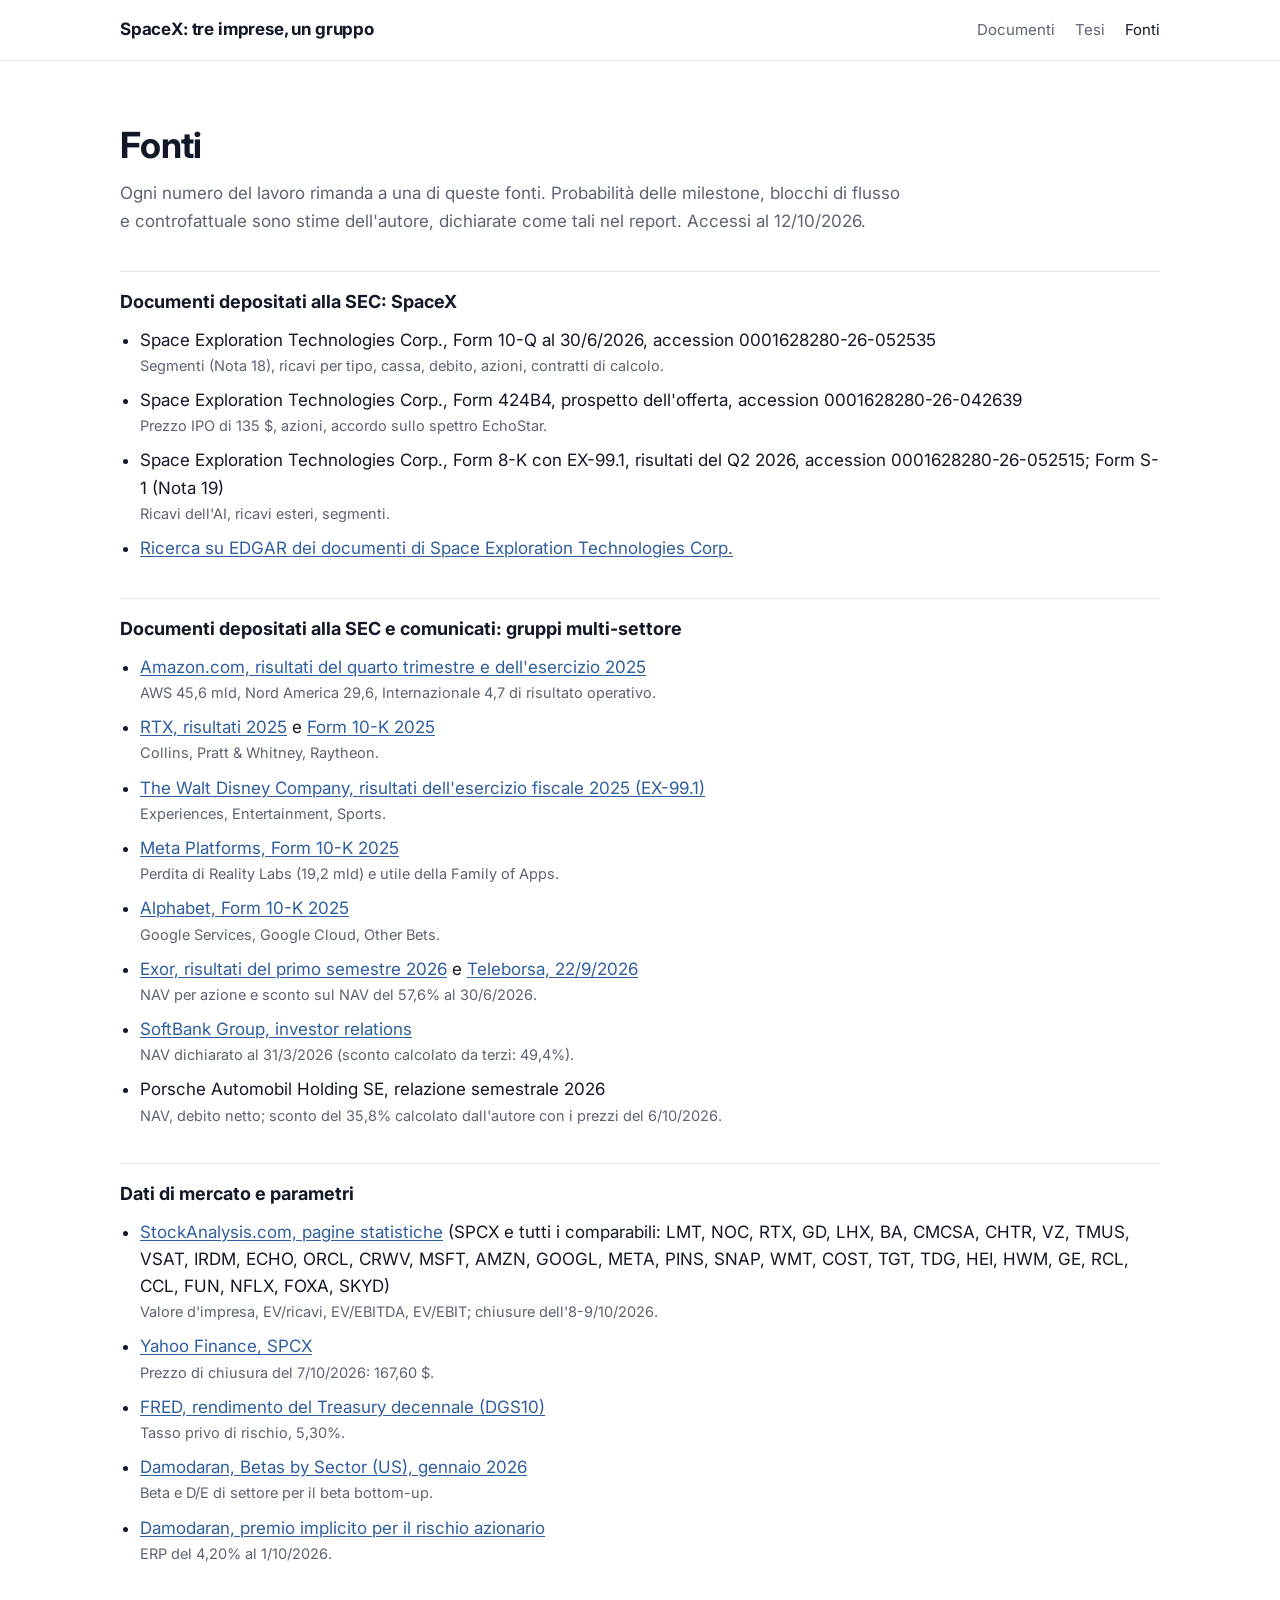
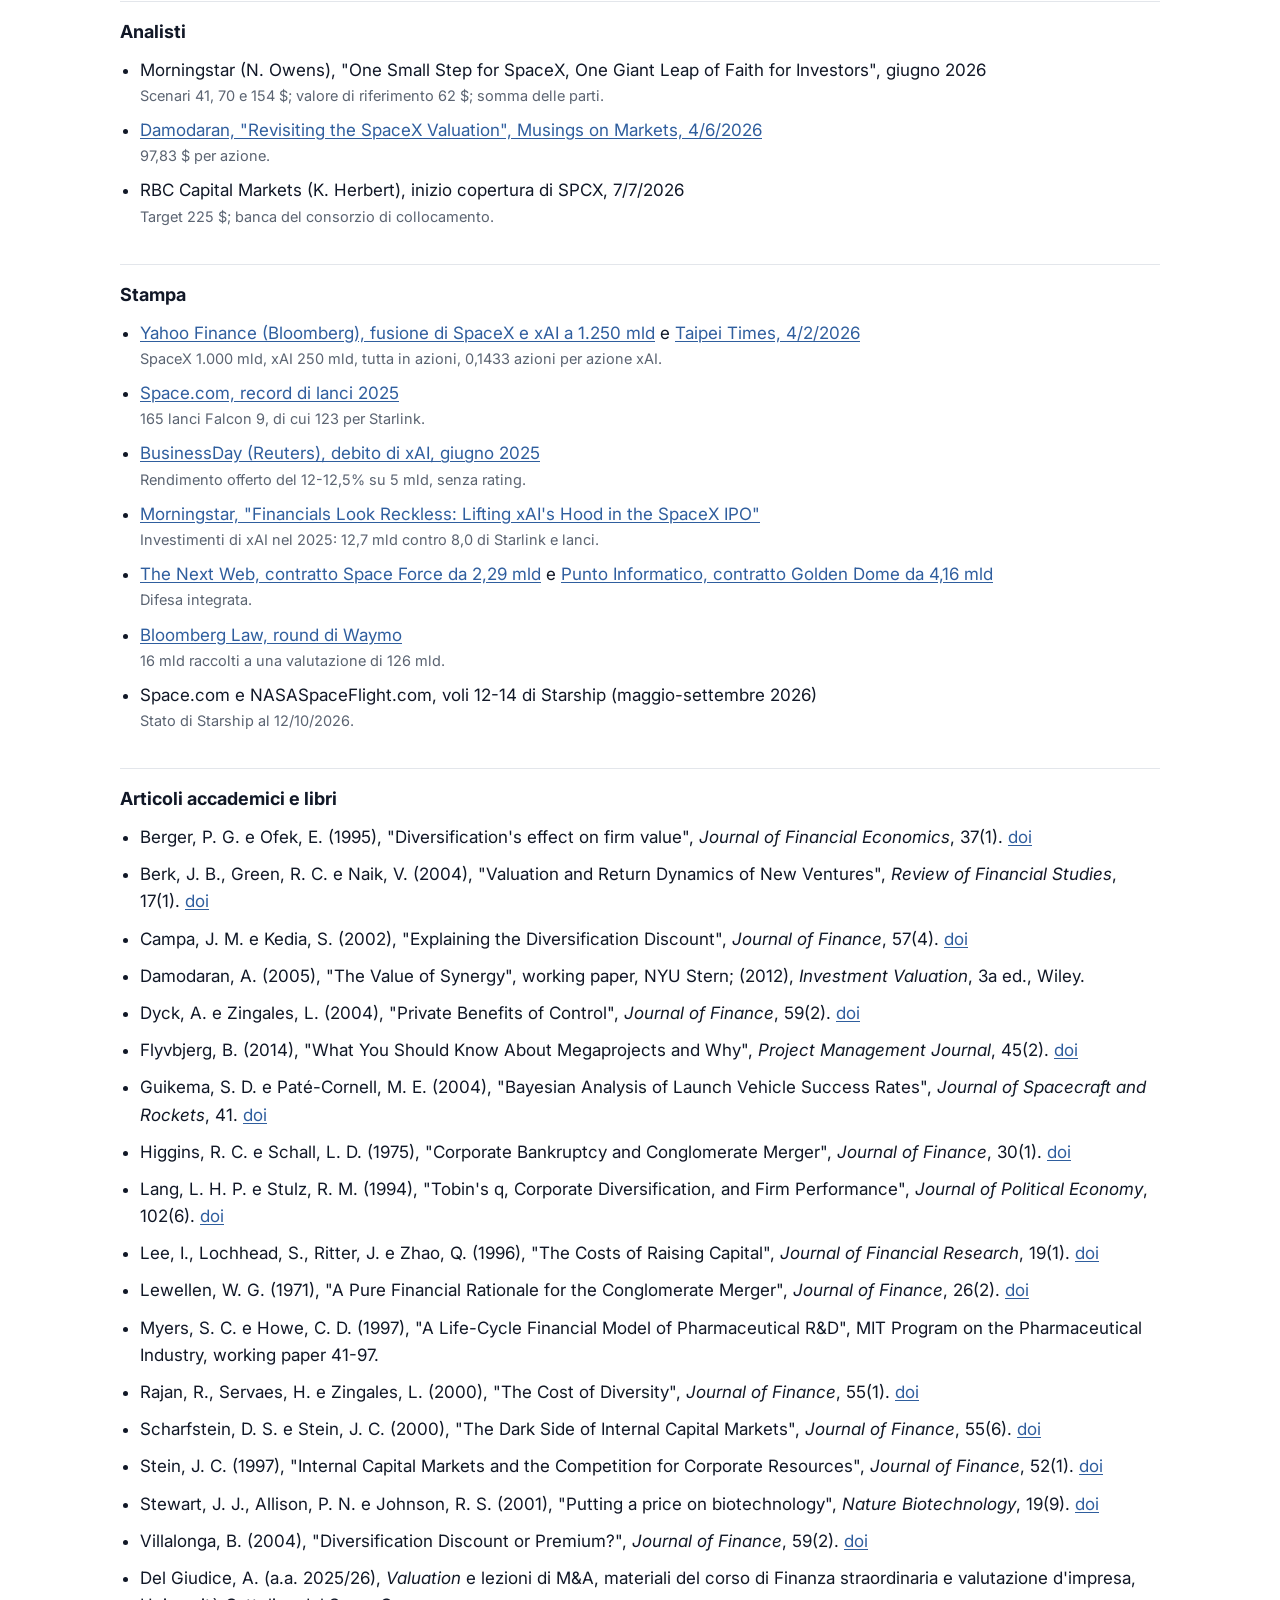
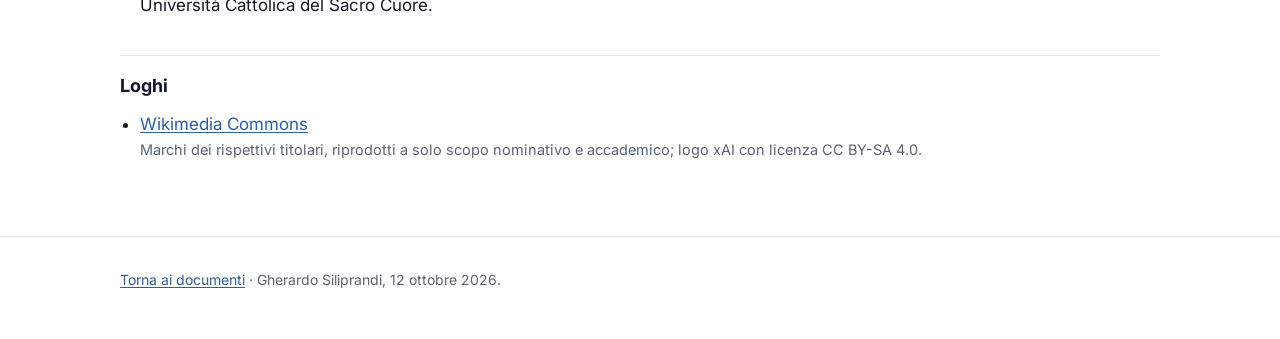
==== fonti.html @ 33f114cf "Sito del lavoro: report, presentazione, modello Excel e fonti Co-Authored-By: Claude Opus 5.5 <norep" ====
<!doctype html>
<html lang="it">
<head>
<meta charset="utf-8">
<meta name="viewport" content="width=device-width, initial-scale=1">
<title>Fonti: SpaceX, tre imprese, un gruppo</title>
<meta name="description" content="Tutte le fonti della valutazione di SpaceX: documenti SEC, dati di mercato, articoli accademici, analisti e stampa.">
<link rel="preconnect" href="https://fonts.googleapis.com">
<link rel="preconnect" href="https://fonts.gstatic.com" crossorigin>
<link href="https://fonts.googleapis.com/css2?family=Inter:wght@400;600;700&display=swap" rel="stylesheet">
<link rel="stylesheet" href="style.css">
</head>
<body>
<header class="top"><div class="wrap">
  <a class="brand" href="./">SpaceX: tre imprese, un gruppo</a>
  <nav><a href="./#documenti">Documenti</a><a href="./#tesi">Tesi</a><a href="fonti.html" aria-current="page">Fonti</a></nav>
</div></header>

<section class="block src"><div class="wrap">
  <h2>Fonti</h2>
  <p class="sub">Ogni numero del lavoro rimanda a una di queste fonti. Probabilità delle milestone, blocchi di flusso e controfattuale sono stime dell'autore, dichiarate come tali nel report. Accessi al 12/10/2026.</p>

  <h3>Documenti depositati alla SEC: SpaceX</h3>
  <ul>
    <li>Space Exploration Technologies Corp., Form 10-Q al 30/6/2026, accession 0001628280-26-052535 <span class="why">Segmenti (Nota 18), ricavi per tipo, cassa, debito, azioni, contratti di calcolo.</span></li>
    <li>Space Exploration Technologies Corp., Form 424B4, prospetto dell'offerta, accession 0001628280-26-042639 <span class="why">Prezzo IPO di 135 $, azioni, accordo sullo spettro EchoStar.</span></li>
    <li>Space Exploration Technologies Corp., Form 8-K con EX-99.1, risultati del Q2 2026, accession 0001628280-26-052515; Form S-1 (Nota 19) <span class="why">Ricavi dell'AI, ricavi esteri, segmenti.</span></li>
    <li><a href="https://www.sec.gov/edgar/search/#/q=%22Space%20Exploration%20Technologies%22">Ricerca su EDGAR dei documenti di Space Exploration Technologies Corp.</a></li>
  </ul>

  <h3>Documenti depositati alla SEC e comunicati: gruppi multi-settore</h3>
  <ul>
    <li><a href="https://www.businesswire.com/news/home/20260204777163/en/Amazon.com-Announces-Fourth-Quarter-Results">Amazon.com, risultati del quarto trimestre e dell'esercizio 2025</a> <span class="why">AWS 45,6 mld, Nord America 29,6, Internazionale 4,7 di risultato operativo.</span></li>
    <li><a href="https://www.rtx.com/news/news-center/2026/01/27/rtx-reports-2025-results-and-announces-2026-outlook">RTX, risultati 2025</a> e <a href="https://www.sec.gov/Archives/edgar/data/101829/000010182926000006/rtx-20251231.htm">Form 10-K 2025</a> <span class="why">Collins, Pratt & Whitney, Raytheon.</span></li>
    <li><a href="https://www.sec.gov/Archives/edgar/data/1744489/000174448925000154/fy2025_q4xprxex991.htm">The Walt Disney Company, risultati dell'esercizio fiscale 2025 (EX-99.1)</a> <span class="why">Experiences, Entertainment, Sports.</span></li>
    <li><a href="https://www.sec.gov/Archives/edgar/data/1326801/000162828026003942/meta-20251231.htm">Meta Platforms, Form 10-K 2025</a> <span class="why">Perdita di Reality Labs (19,2 mld) e utile della Family of Apps.</span></li>
    <li><a href="https://www.sec.gov/Archives/edgar/data/1652044/000165204426000018/goog-20251231.htm">Alphabet, Form 10-K 2025</a> <span class="why">Google Services, Google Cloud, Other Bets.</span></li>
    <li><a href="https://quartr.com/events/exor-n-v-exo-h1-2026_oq3oAM3a">Exor, risultati del primo semestre 2026</a> e <a href="https://www.teleborsa.it/DettaglioNews/169_2026-09-22_TLB/Exor-Nav-per-azione-39-nel-primo-semestre-e-nuovo-buyback-da-500-milioni-di-euro.html">Teleborsa, 22/9/2026</a> <span class="why">NAV per azione e sconto sul NAV del 57,6% al 30/6/2026.</span></li>
    <li><a href="https://group.softbank/en/ir">SoftBank Group, investor relations</a> <span class="why">NAV dichiarato al 31/3/2026 (sconto calcolato da terzi: 49,4%).</span></li>
    <li>Porsche Automobil Holding SE, relazione semestrale 2026 <span class="why">NAV, debito netto; sconto del 35,8% calcolato dall'autore con i prezzi del 6/10/2026.</span></li>
  </ul>

  <h3>Dati di mercato e parametri</h3>
  <ul>
    <li><a href="https://stockanalysis.com/stocks/spcx/statistics/">StockAnalysis.com, pagine statistiche</a> (SPCX e tutti i comparabili: LMT, NOC, RTX, GD, LHX, BA, CMCSA, CHTR, VZ, TMUS, VSAT, IRDM, ECHO, ORCL, CRWV, MSFT, AMZN, GOOGL, META, PINS, SNAP, WMT, COST, TGT, TDG, HEI, HWM, GE, RCL, CCL, FUN, NFLX, FOXA, SKYD) <span class="why">Valore d'impresa, EV/ricavi, EV/EBITDA, EV/EBIT; chiusure dell'8-9/10/2026.</span></li>
    <li><a href="https://finance.yahoo.com/quote/SPCX/">Yahoo Finance, SPCX</a> <span class="why">Prezzo di chiusura del 7/10/2026: 167,60 $.</span></li>
    <li><a href="https://fred.stlouisfed.org/series/DGS10">FRED, rendimento del Treasury decennale (DGS10)</a> <span class="why">Tasso privo di rischio, 5,30%.</span></li>
    <li><a href="https://pages.stern.nyu.edu/~adamodar/New_Home_Page/datafile/Betas.html">Damodaran, Betas by Sector (US), gennaio 2026</a> <span class="why">Beta e D/E di settore per il beta bottom-up.</span></li>
    <li><a href="https://pages.stern.nyu.edu/~adamodar/New_Home_Page/datafile/implpr.html">Damodaran, premio implicito per il rischio azionario</a> <span class="why">ERP del 4,20% al 1/10/2026.</span></li>
  </ul>

  <h3>Analisti</h3>
  <ul>
    <li>Morningstar (N. Owens), "One Small Step for SpaceX, One Giant Leap of Faith for Investors", giugno 2026 <span class="why">Scenari 41, 70 e 154 $; valore di riferimento 62 $; somma delle parti.</span></li>
    <li><a href="https://aswathdamodaran.blogspot.com/">Damodaran, "Revisiting the SpaceX Valuation", Musings on Markets, 4/6/2026</a> <span class="why">97,83 $ per azione.</span></li>
    <li>RBC Capital Markets (K. Herbert), inizio copertura di SPCX, 7/7/2026 <span class="why">Target 225 $; banca del consorzio di collocamento.</span></li>
  </ul>

  <h3>Stampa</h3>
  <ul>
    <li><a href="https://finance.yahoo.com/news/elon-musk-merges-spacex-artificial-233427458.html">Yahoo Finance (Bloomberg), fusione di SpaceX e xAI a 1.250 mld</a> e <a href="https://www.taipeitimes.com/News/biz/archives/2026/02/04/2003851720">Taipei Times, 4/2/2026</a> <span class="why">SpaceX 1.000 mld, xAI 250 mld, tutta in azioni, 0,1433 azioni per azione xAI.</span></li>
    <li><a href="https://space.com/space-exploration/private-spaceflight/spacex-shatters-its-rocket-launch-record-yet-again-167-orbital-flights-in-2025">Space.com, record di lanci 2025</a> <span class="why">165 lanci Falcon 9, di cui 123 per Starlink.</span></li>
    <li><a href="https://www.businessday.co.za/bd/world/2025-06-22-musks-xai-ups-yield-on-bonds-extends-deadline-after-lukewarm-demand/">BusinessDay (Reuters), debito di xAI, giugno 2025</a> <span class="why">Rendimento offerto del 12-12,5% su 5 mld, senza rating.</span></li>
    <li><a href="https://global.morningstar.com/en-gb/stocks/financials-look-reckless-lifting-xais-hood-spacex-ipo">Morningstar, "Financials Look Reckless: Lifting xAI's Hood in the SpaceX IPO"</a> <span class="why">Investimenti di xAI nel 2025: 12,7 mld contro 8,0 di Starlink e lanci.</span></li>
    <li><a href="https://thenextweb.com/news/space-force-spacex-229bn-data-network-contract">The Next Web, contratto Space Force da 2,29 mld</a> e <a href="https://www.punto-informatico.it/golden-dome-contratto-oltre-4-miliardi-spacex/">Punto Informatico, contratto Golden Dome da 4,16 mld</a> <span class="why">Difesa integrata.</span></li>
    <li><a href="https://news.bloomberglaw.com/private-equity/waymo-raises-16-billion-from-alphabet-others-to-expand-service">Bloomberg Law, round di Waymo</a> <span class="why">16 mld raccolti a una valutazione di 126 mld.</span></li>
    <li>Space.com e NASASpaceFlight.com, voli 12-14 di Starship (maggio-settembre 2026) <span class="why">Stato di Starship al 12/10/2026.</span></li>
  </ul>

  <h3>Articoli accademici e libri</h3>
  <ul>
    <li>Berger, P. G. e Ofek, E. (1995), "Diversification's effect on firm value", <i>Journal of Financial Economics</i>, 37(1). <a href="https://doi.org/10.1016/0304-405X(94)00798-6">doi</a></li>
    <li>Berk, J. B., Green, R. C. e Naik, V. (2004), "Valuation and Return Dynamics of New Ventures", <i>Review of Financial Studies</i>, 17(1). <a href="https://doi.org/10.1093/rfs/hhg021">doi</a></li>
    <li>Campa, J. M. e Kedia, S. (2002), "Explaining the Diversification Discount", <i>Journal of Finance</i>, 57(4). <a href="https://doi.org/10.1111/1540-6261.00476">doi</a></li>
    <li>Damodaran, A. (2005), "The Value of Synergy", working paper, NYU Stern; (2012), <i>Investment Valuation</i>, 3a ed., Wiley.</li>
    <li>Dyck, A. e Zingales, L. (2004), "Private Benefits of Control", <i>Journal of Finance</i>, 59(2). <a href="https://doi.org/10.1111/j.1540-6261.2004.00642.x">doi</a></li>
    <li>Flyvbjerg, B. (2014), "What You Should Know About Megaprojects and Why", <i>Project Management Journal</i>, 45(2). <a href="https://doi.org/10.1002/pmj.21409">doi</a></li>
    <li>Guikema, S. D. e Paté-Cornell, M. E. (2004), "Bayesian Analysis of Launch Vehicle Success Rates", <i>Journal of Spacecraft and Rockets</i>, 41. <a href="https://doi.org/10.2514/1.9268">doi</a></li>
    <li>Higgins, R. C. e Schall, L. D. (1975), "Corporate Bankruptcy and Conglomerate Merger", <i>Journal of Finance</i>, 30(1). <a href="https://doi.org/10.1111/j.1540-6261.1975.tb03163.x">doi</a></li>
    <li>Lang, L. H. P. e Stulz, R. M. (1994), "Tobin's q, Corporate Diversification, and Firm Performance", <i>Journal of Political Economy</i>, 102(6). <a href="https://doi.org/10.1086/261970">doi</a></li>
    <li>Lee, I., Lochhead, S., Ritter, J. e Zhao, Q. (1996), "The Costs of Raising Capital", <i>Journal of Financial Research</i>, 19(1). <a href="https://doi.org/10.1111/j.1475-6803.1996.tb00584.x">doi</a></li>
    <li>Lewellen, W. G. (1971), "A Pure Financial Rationale for the Conglomerate Merger", <i>Journal of Finance</i>, 26(2). <a href="https://doi.org/10.1111/j.1540-6261.1971.tb00912.x">doi</a></li>
    <li>Myers, S. C. e Howe, C. D. (1997), "A Life-Cycle Financial Model of Pharmaceutical R&amp;D", MIT Program on the Pharmaceutical Industry, working paper 41-97.</li>
    <li>Rajan, R., Servaes, H. e Zingales, L. (2000), "The Cost of Diversity", <i>Journal of Finance</i>, 55(1). <a href="https://doi.org/10.1111/0022-1082.00200">doi</a></li>
    <li>Scharfstein, D. S. e Stein, J. C. (2000), "The Dark Side of Internal Capital Markets", <i>Journal of Finance</i>, 55(6). <a href="https://doi.org/10.1111/0022-1082.00299">doi</a></li>
    <li>Stein, J. C. (1997), "Internal Capital Markets and the Competition for Corporate Resources", <i>Journal of Finance</i>, 52(1). <a href="https://doi.org/10.1111/j.1540-6261.1997.tb03810.x">doi</a></li>
    <li>Stewart, J. J., Allison, P. N. e Johnson, R. S. (2001), "Putting a price on biotechnology", <i>Nature Biotechnology</i>, 19(9). <a href="https://doi.org/10.1038/nbt0901-813">doi</a></li>
    <li>Villalonga, B. (2004), "Diversification Discount or Premium?", <i>Journal of Finance</i>, 59(2). <a href="https://doi.org/10.1111/j.1540-6261.2004.00640.x">doi</a></li>
    <li>Del Giudice, A. (a.a. 2025/26), <i>Valuation</i> e lezioni di M&amp;A, materiali del corso di Finanza straordinaria e valutazione d'impresa, Università Cattolica del Sacro Cuore.</li>
  </ul>

  <h3>Loghi</h3>
  <ul><li><a href="https://commons.wikimedia.org/">Wikimedia Commons</a> <span class="why">Marchi dei rispettivi titolari, riprodotti a solo scopo nominativo e accademico; logo xAI con licenza CC BY-SA 4.0.</span></li></ul>
</div></section>

<footer><div class="wrap"><a href="./">Torna ai documenti</a> · Gherardo Siliprandi, 12 ottobre 2026.</div></footer>
</body>
</html>
---- style.css ----
:root {
  --ink: #111827; --muted: #5B6472; --hair: #E3E6EB; --bg: #FFFFFF; --soft: #F5F6F8;
  --navy: #0B1F3A; --blue: #2F5E9E; --amber: #C77C02; --red: #B4443A; --green: #2F7D5B;
  --maxw: 1080px;
}
* { box-sizing: border-box; }
html { -webkit-text-size-adjust: 100%; }
body { margin: 0; background: var(--bg); color: var(--ink); font: 17px/1.6 "Inter", system-ui, -apple-system, "Segoe UI", sans-serif; }
a { color: var(--blue); text-underline-offset: 2px; }
img { max-width: 100%; height: auto; display: block; }
.wrap { max-width: var(--maxw); margin: 0 auto; padding: 0 20px; }

header.top { border-bottom: 1px solid var(--hair); }
header.top .wrap { display: flex; justify-content: space-between; align-items: center; height: 60px; gap: 16px; }
.brand { font-weight: 700; letter-spacing: -0.01em; color: var(--ink); text-decoration: none; }
nav a { color: var(--muted); text-decoration: none; margin-left: 20px; font-size: 15px; }
nav a:hover, nav a[aria-current] { color: var(--ink); }

.hero { background: var(--navy); color: #fff; padding: 72px 0 64px; }
.kicker { font-size: 13px; letter-spacing: 0.14em; text-transform: uppercase; color: #9DB3CF; margin: 0 0 18px; }
.hero h1 { font-size: clamp(36px, 6vw, 64px); line-height: 1.04; letter-spacing: -0.03em; margin: 0 0 18px; max-width: 14em; }
.hero p.lead { font-size: clamp(18px, 2.2vw, 22px); color: #C9D5E6; max-width: 40em; margin: 0; }
.stats { display: grid; grid-template-columns: repeat(4, 1fr); gap: 24px; margin-top: 48px; }
.stat b { display: block; font-size: clamp(30px, 4.4vw, 46px); letter-spacing: -0.03em; line-height: 1.05; }
.stat span { font-size: 14px; color: #9DB3CF; }
.stat.amber b { color: #FFB340; } .stat.sky b { color: #64B5FF; } .stat.grey b { color: #9CA3AF; }

section.block { padding: 64px 0; border-bottom: 1px solid var(--hair); }
section.block h2 { font-size: clamp(26px, 3.4vw, 36px); letter-spacing: -0.02em; line-height: 1.15; margin: 0 0 14px; }
section.block .sub { color: var(--muted); max-width: 46em; margin: 0 0 32px; }

.docs { display: grid; grid-template-columns: repeat(2, 1fr); gap: 16px; }
.doc { border: 1px solid var(--hair); border-radius: 10px; padding: 22px; display: flex; flex-direction: column; gap: 8px; background: #fff; }
.doc h3 { margin: 0; font-size: 20px; letter-spacing: -0.01em; }
.doc p { margin: 0; color: var(--muted); font-size: 15px; flex: 1; }
.doc .links { display: flex; gap: 10px; flex-wrap: wrap; margin-top: 8px; }
.btn { display: inline-block; padding: 9px 14px; border-radius: 8px; background: var(--navy); color: #fff; text-decoration: none; font-size: 14px; font-weight: 600; }
.btn.ghost { background: transparent; color: var(--navy); border: 1px solid var(--navy); }

.thesis { display: grid; grid-template-columns: repeat(3, 1fr); gap: 28px; }
.thesis h3 { font-size: 19px; margin: 0 0 6px; letter-spacing: -0.01em; }
.thesis p { margin: 0; color: var(--muted); font-size: 15.5px; }
.thesis .n { font-size: 13px; color: var(--amber); font-weight: 700; letter-spacing: 0.08em; }

figure { margin: 0 0 40px; }
figure .t { font-weight: 700; margin: 0 0 4px; }
figure .m { color: var(--muted); font-size: 15px; margin: 0 0 14px; }
figure img { border: 1px solid var(--hair); border-radius: 8px; }
figure figcaption { font-size: 13px; color: var(--muted); margin-top: 8px; }

.qr { display: flex; gap: 24px; align-items: center; background: var(--soft); border-radius: 12px; padding: 22px; }
.qr img { width: 130px; height: 130px; flex: none; }

/* fonti */
.src h2 { margin-top: 0; }
.src h3 { font-size: 18px; margin: 36px 0 10px; padding-top: 16px; border-top: 1px solid var(--hair); }
.src ul { padding-left: 20px; margin: 0; }
.src li { margin: 0 0 10px; }
.src li .why { display: block; color: var(--muted); font-size: 14.5px; }

footer { padding: 32px 0 48px; color: var(--muted); font-size: 14px; }

@media (max-width: 760px) {
  body { font-size: 16px; }
  .wrap { padding: 0 16px; }
  .stats { grid-template-columns: repeat(2, 1fr); }
  .docs, .thesis { grid-template-columns: 1fr; }
  nav a { margin-left: 14px; }
  .qr { flex-direction: column; align-items: flex-start; }
  section.block { padding: 44px 0; }
  .hero { padding: 52px 0 44px; }
}
@media (max-width: 760px) {
  header.top .wrap { flex-wrap: wrap; height: auto; padding-top: 12px; padding-bottom: 12px; row-gap: 6px; }
  nav a:first-child { margin-left: 0; }
  .hero h1, .hero p, .qr a { overflow-wrap: anywhere; }
}
.stats > *, .docs > *, .thesis > *, .qr > div, header.top .wrap > * { min-width: 0; }
.qr a, .src li { overflow-wrap: anywhere; }
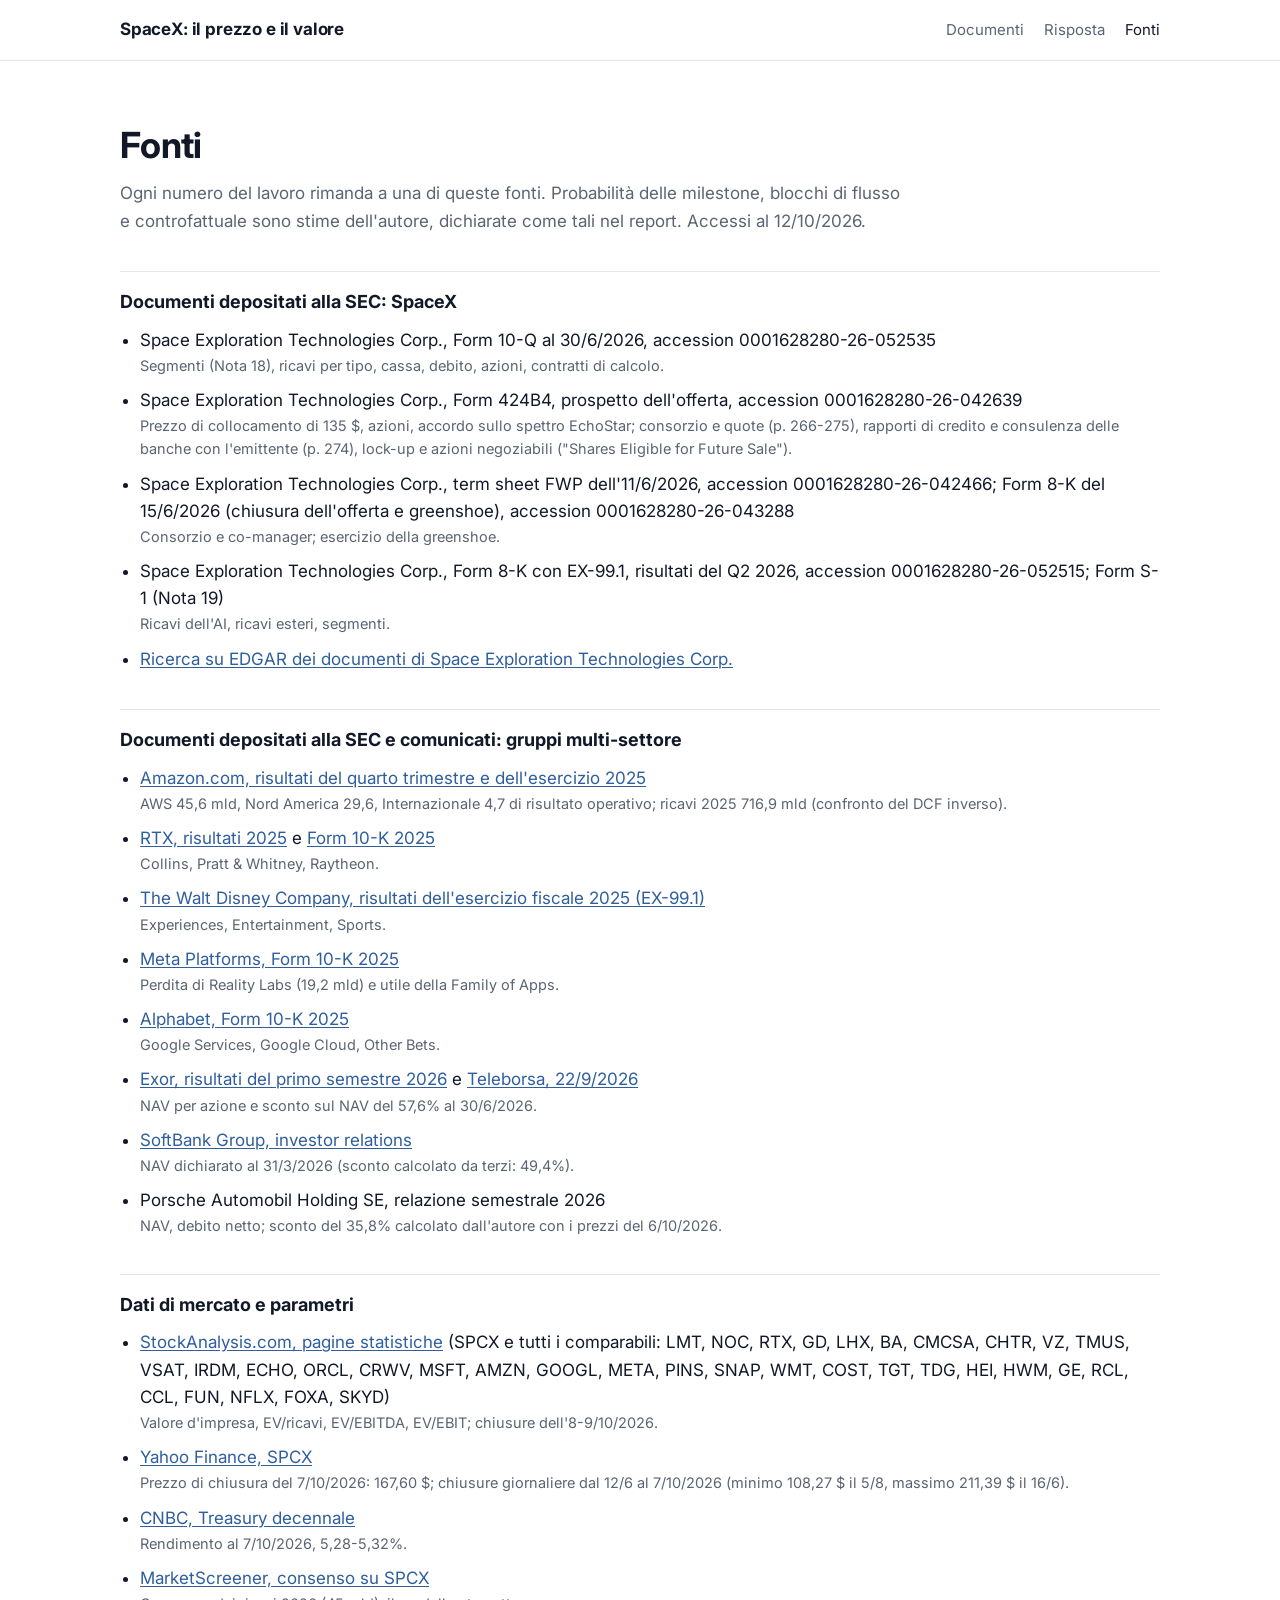
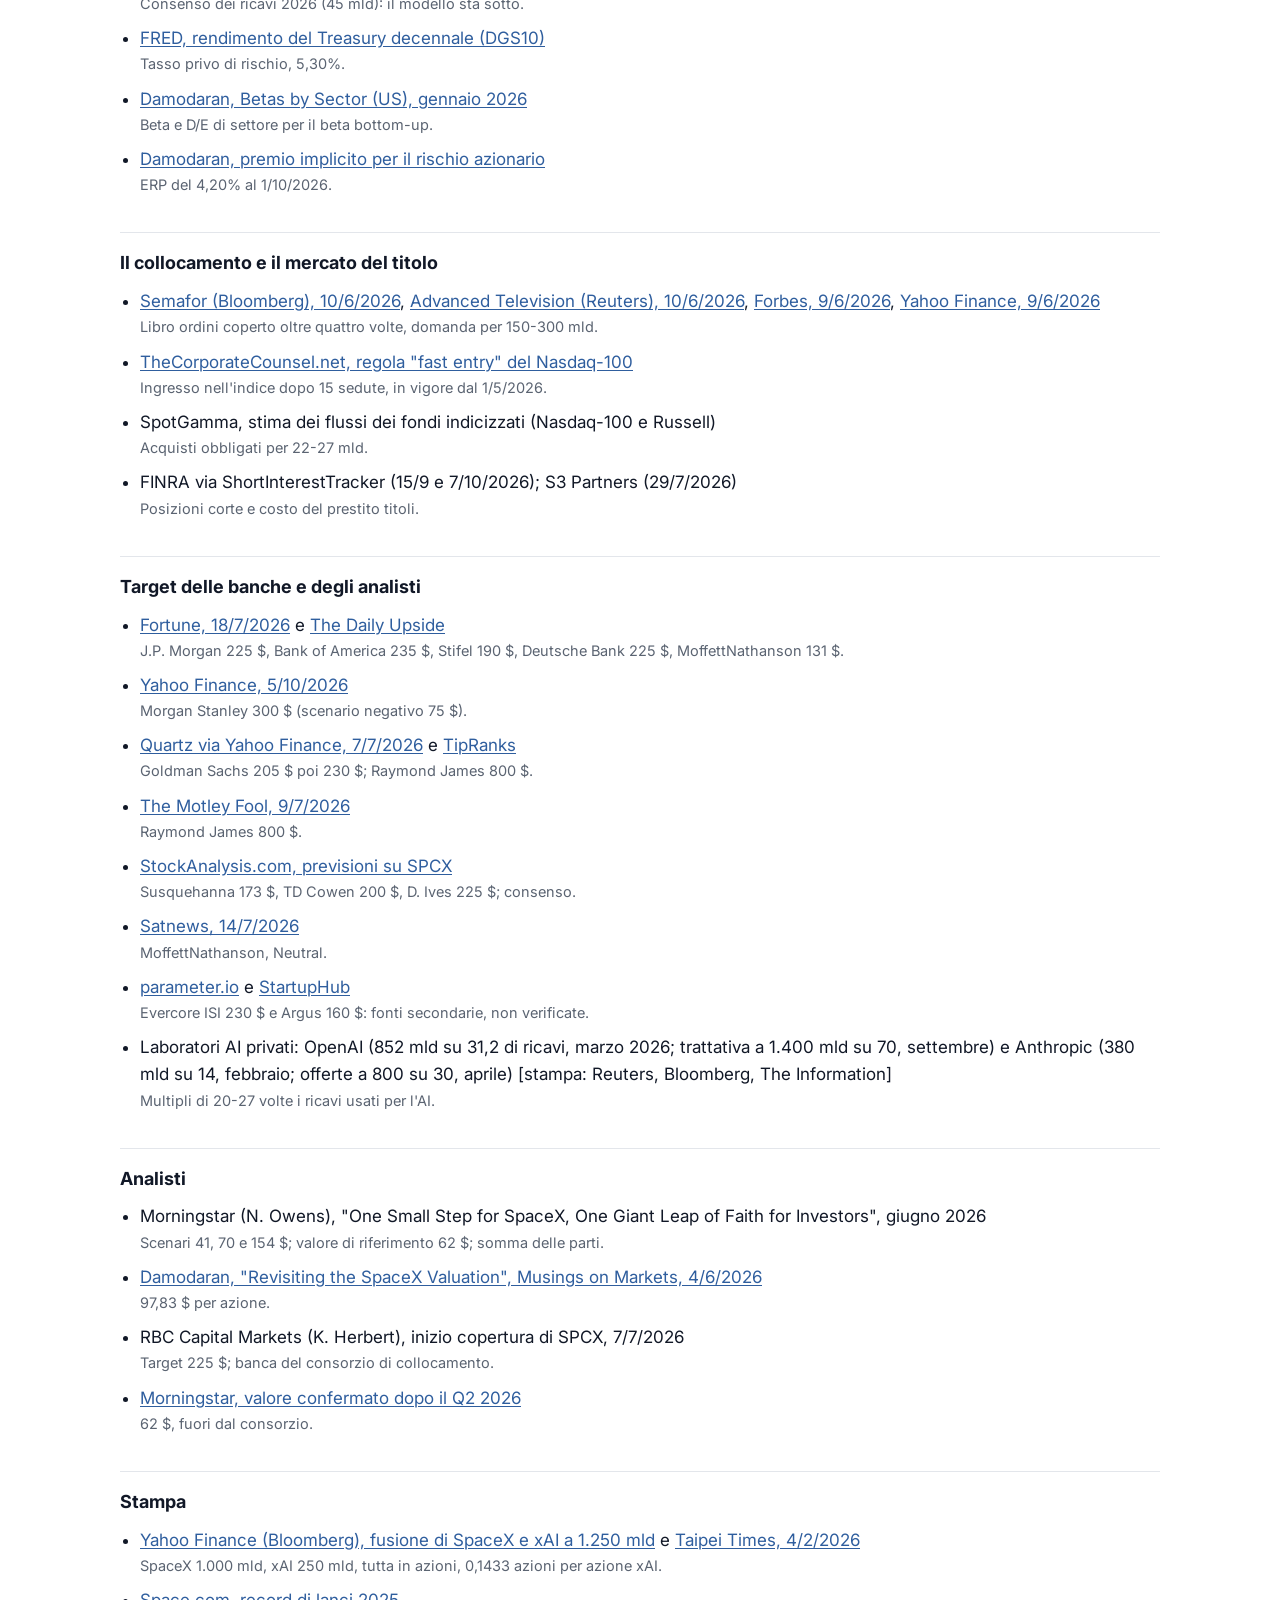
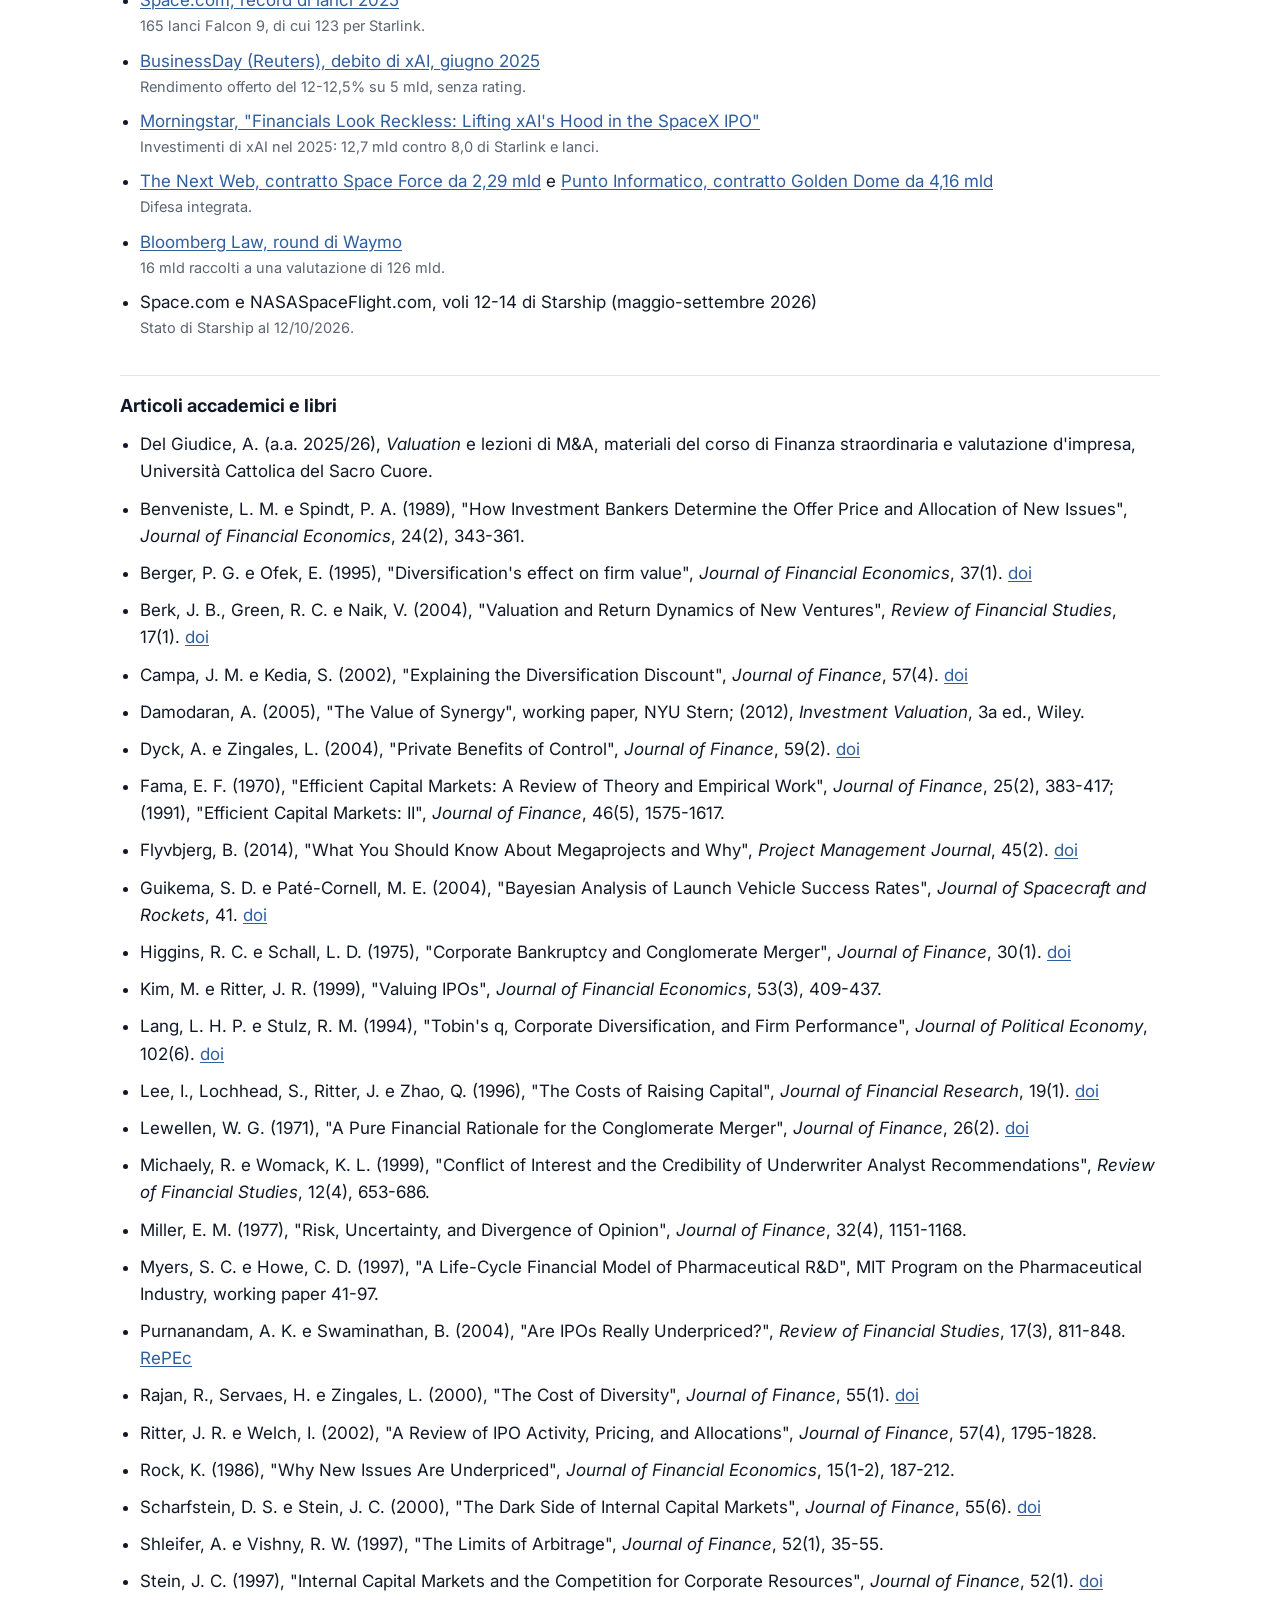
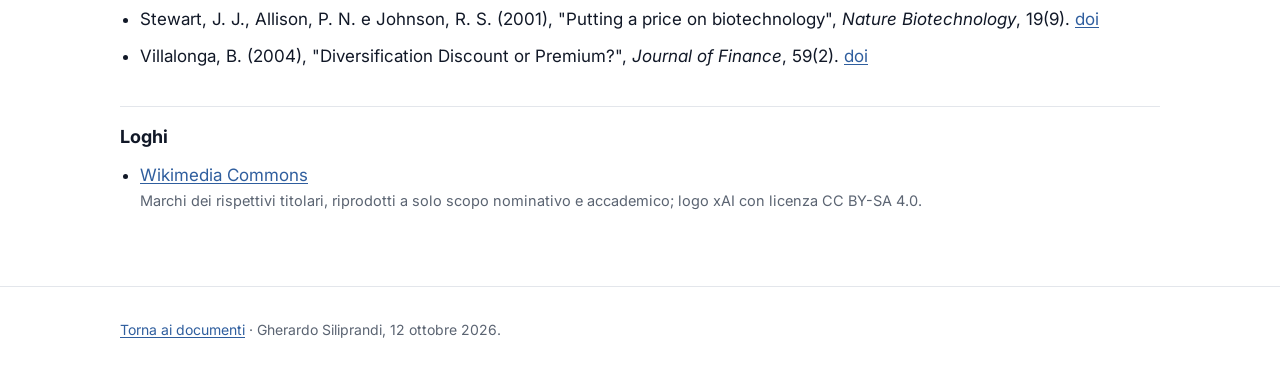
==== commit 62a280b9: "Versione finale: SpaceX, il prezzo e il valore Sito riscritto attorno alla domanda del corso (il pre" ====
--- a/fonti.html
+++ b/fonti.html
@@ -3,7 +3,7 @@
 <head>
 <meta charset="utf-8">
 <meta name="viewport" content="width=device-width, initial-scale=1">
-<title>Fonti: SpaceX, tre imprese, un gruppo</title>
+<title>Fonti: SpaceX, il prezzo e il valore</title>
 <meta name="description" content="Tutte le fonti della valutazione di SpaceX: documenti SEC, dati di mercato, articoli accademici, analisti e stampa.">
 <link rel="preconnect" href="https://fonts.googleapis.com">
 <link rel="preconnect" href="https://fonts.gstatic.com" crossorigin>
@@ -12,8 +12,8 @@
 </head>
 <body>
 <header class="top"><div class="wrap">
-  <a class="brand" href="./">SpaceX: tre imprese, un gruppo</a>
-  <nav><a href="./#documenti">Documenti</a><a href="./#tesi">Tesi</a><a href="fonti.html" aria-current="page">Fonti</a></nav>
+  <a class="brand" href="./">SpaceX: il prezzo e il valore</a>
+  <nav><a href="./#documenti">Documenti</a><a href="./#risposta">Risposta</a><a href="fonti.html" aria-current="page">Fonti</a></nav>
 </div></header>
 
 <section class="block src"><div class="wrap">
@@ -23,14 +23,15 @@
   <h3>Documenti depositati alla SEC: SpaceX</h3>
   <ul>
     <li>Space Exploration Technologies Corp., Form 10-Q al 30/6/2026, accession 0001628280-26-052535 <span class="why">Segmenti (Nota 18), ricavi per tipo, cassa, debito, azioni, contratti di calcolo.</span></li>
-    <li>Space Exploration Technologies Corp., Form 424B4, prospetto dell'offerta, accession 0001628280-26-042639 <span class="why">Prezzo IPO di 135 $, azioni, accordo sullo spettro EchoStar.</span></li>
+    <li>Space Exploration Technologies Corp., Form 424B4, prospetto dell'offerta, accession 0001628280-26-042639 <span class="why">Prezzo di collocamento di 135 $, azioni, accordo sullo spettro EchoStar; consorzio e quote (p. 266-275), rapporti di credito e consulenza delle banche con l'emittente (p. 274), lock-up e azioni negoziabili ("Shares Eligible for Future Sale").</span></li>
+    <li>Space Exploration Technologies Corp., term sheet FWP dell'11/6/2026, accession 0001628280-26-042466; Form 8-K del 15/6/2026 (chiusura dell'offerta e greenshoe), accession 0001628280-26-043288 <span class="why">Consorzio e co-manager; esercizio della greenshoe.</span></li>
     <li>Space Exploration Technologies Corp., Form 8-K con EX-99.1, risultati del Q2 2026, accession 0001628280-26-052515; Form S-1 (Nota 19) <span class="why">Ricavi dell'AI, ricavi esteri, segmenti.</span></li>
     <li><a href="https://www.sec.gov/edgar/search/#/q=%22Space%20Exploration%20Technologies%22">Ricerca su EDGAR dei documenti di Space Exploration Technologies Corp.</a></li>
   </ul>
 
   <h3>Documenti depositati alla SEC e comunicati: gruppi multi-settore</h3>
   <ul>
-    <li><a href="https://www.businesswire.com/news/home/20260204777163/en/Amazon.com-Announces-Fourth-Quarter-Results">Amazon.com, risultati del quarto trimestre e dell'esercizio 2025</a> <span class="why">AWS 45,6 mld, Nord America 29,6, Internazionale 4,7 di risultato operativo.</span></li>
+    <li><a href="https://www.businesswire.com/news/home/20260204777163/en/Amazon.com-Announces-Fourth-Quarter-Results">Amazon.com, risultati del quarto trimestre e dell'esercizio 2025</a> <span class="why">AWS 45,6 mld, Nord America 29,6, Internazionale 4,7 di risultato operativo; ricavi 2025 716,9 mld (confronto del DCF inverso).</span></li>
     <li><a href="https://www.rtx.com/news/news-center/2026/01/27/rtx-reports-2025-results-and-announces-2026-outlook">RTX, risultati 2025</a> e <a href="https://www.sec.gov/Archives/edgar/data/101829/000010182926000006/rtx-20251231.htm">Form 10-K 2025</a> <span class="why">Collins, Pratt & Whitney, Raytheon.</span></li>
     <li><a href="https://www.sec.gov/Archives/edgar/data/1744489/000174448925000154/fy2025_q4xprxex991.htm">The Walt Disney Company, risultati dell'esercizio fiscale 2025 (EX-99.1)</a> <span class="why">Experiences, Entertainment, Sports.</span></li>
     <li><a href="https://www.sec.gov/Archives/edgar/data/1326801/000162828026003942/meta-20251231.htm">Meta Platforms, Form 10-K 2025</a> <span class="why">Perdita di Reality Labs (19,2 mld) e utile della Family of Apps.</span></li>
@@ -43,17 +44,38 @@
   <h3>Dati di mercato e parametri</h3>
   <ul>
     <li><a href="https://stockanalysis.com/stocks/spcx/statistics/">StockAnalysis.com, pagine statistiche</a> (SPCX e tutti i comparabili: LMT, NOC, RTX, GD, LHX, BA, CMCSA, CHTR, VZ, TMUS, VSAT, IRDM, ECHO, ORCL, CRWV, MSFT, AMZN, GOOGL, META, PINS, SNAP, WMT, COST, TGT, TDG, HEI, HWM, GE, RCL, CCL, FUN, NFLX, FOXA, SKYD) <span class="why">Valore d'impresa, EV/ricavi, EV/EBITDA, EV/EBIT; chiusure dell'8-9/10/2026.</span></li>
-    <li><a href="https://finance.yahoo.com/quote/SPCX/">Yahoo Finance, SPCX</a> <span class="why">Prezzo di chiusura del 7/10/2026: 167,60 $.</span></li>
+    <li><a href="https://finance.yahoo.com/quote/SPCX/">Yahoo Finance, SPCX</a> <span class="why">Prezzo di chiusura del 7/10/2026: 167,60 $; chiusure giornaliere dal 12/6 al 7/10/2026 (minimo 108,27 $ il 5/8, massimo 211,39 $ il 16/6).</span></li>
+    <li><a href="https://www.cnbc.com/quotes/US10Y">CNBC, Treasury decennale</a> <span class="why">Rendimento al 7/10/2026, 5,28-5,32%.</span></li>
+    <li><a href="https://www.marketscreener.com/quote/stock/SPACEX-SPACE-EXPLORATION--210999096/finances/">MarketScreener, consenso su SPCX</a> <span class="why">Consenso dei ricavi 2026 (45 mld): il modello sta sotto.</span></li>
     <li><a href="https://fred.stlouisfed.org/series/DGS10">FRED, rendimento del Treasury decennale (DGS10)</a> <span class="why">Tasso privo di rischio, 5,30%.</span></li>
     <li><a href="https://pages.stern.nyu.edu/~adamodar/New_Home_Page/datafile/Betas.html">Damodaran, Betas by Sector (US), gennaio 2026</a> <span class="why">Beta e D/E di settore per il beta bottom-up.</span></li>
     <li><a href="https://pages.stern.nyu.edu/~adamodar/New_Home_Page/datafile/implpr.html">Damodaran, premio implicito per il rischio azionario</a> <span class="why">ERP del 4,20% al 1/10/2026.</span></li>
   </ul>
 
+  <h3>Il collocamento e il mercato del titolo</h3>
+  <ul>
+    <li><a href="https://www.semafor.com/article/06/10/2026/spacex-ipo-is-oversubscribed">Semafor (Bloomberg), 10/6/2026</a>, <a href="https://www.advanced-television.com/2026/06/10/spacex-ipo-oversubscribed-3-3x/">Advanced Television (Reuters), 10/6/2026</a>, <a href="https://www.forbes.com/sites/antoniopequenoiv/2026/06/09/investor-demand-for-spacex-ipo-tops-250-billion-report-says/">Forbes, 9/6/2026</a>, <a href="https://finance.yahoo.com/markets/stocks/articles/spacex-ipo-oversubscribed-order-books-123545689.html">Yahoo Finance, 9/6/2026</a> <span class="why">Libro ordini coperto oltre quattro volte, domanda per 150-300 mld.</span></li>
+    <li><a href="https://www.thecorporatecounsel.net/blog/2026/02/ipo-almost-immediate-index-inclusion-nasdaq-100-proposes-fast-entry.html">TheCorporateCounsel.net, regola "fast entry" del Nasdaq-100</a> <span class="why">Ingresso nell'indice dopo 15 sedute, in vigore dal 1/5/2026.</span></li>
+    <li>SpotGamma, stima dei flussi dei fondi indicizzati (Nasdaq-100 e Russell) <span class="why">Acquisti obbligati per 22-27 mld.</span></li>
+    <li>FINRA via ShortInterestTracker (15/9 e 7/10/2026); S3 Partners (29/7/2026) <span class="why">Posizioni corte e costo del prestito titoli.</span></li>
+  </ul>
+  <h3>Target delle banche e degli analisti</h3>
+  <ul>
+    <li><a href="https://fortune.com/2026/07/18/wall-street-analysts-spacex-outlook-stock-predictions/">Fortune, 18/7/2026</a> e <a href="https://www.thedailyupside.com/industries/industrials/bullishness-reigns-in-wall-streets-spacex-coverage/">The Daily Upside</a> <span class="why">J.P. Morgan 225 $, Bank of America 235 $, Stifel 190 $, Deutsche Bank 225 $, MoffettNathanson 131 $.</span></li>
+    <li><a href="https://finance.yahoo.com/markets/stocks/articles/morgan-stanley-reiterates-300-spacex-121605293.html">Yahoo Finance, 5/10/2026</a> <span class="why">Morgan Stanley 300 $ (scenario negativo 75 $).</span></li>
+    <li><a href="https://finance.yahoo.com/markets/stocks/articles/goldman-sachs-morgan-stanley-split-143310108.html">Quartz via Yahoo Finance, 7/7/2026</a> e <a href="https://www.tipranks.com/news/spacex-stock-price-target-raised-by-goldman-sachs-heres-why">TipRanks</a> <span class="why">Goldman Sachs 205 $ poi 230 $; Raymond James 800 $.</span></li>
+    <li><a href="https://www.fool.com/investing/2026/07/09/one-wall-street-analyst-sees-more-than-400-upside/">The Motley Fool, 9/7/2026</a> <span class="why">Raymond James 800 $.</span></li>
+    <li><a href="https://stockanalysis.com/stocks/spcx/forecast/">StockAnalysis.com, previsioni su SPCX</a> <span class="why">Susquehanna 173 $, TD Cowen 200 $, D. Ives 225 $; consenso.</span></li>
+    <li><a href="https://satnews.com/2026/07/14/moffettnathanson-initiates-cautious-neutral-coverage-on-post-ipo-spacex-valuations/">Satnews, 14/7/2026</a> <span class="why">MoffettNathanson, Neutral.</span></li>
+    <li><a href="https://parameter.io/spacex-spcx-stock-receives-bullish-outperform-rating-from-evercore-with-230-price-target/">parameter.io</a> e <a href="https://www.startuphub.ai/ai-news/ipo-watch/2026/spacex-spcx-q2-earnings-surge-2026-08-09">StartupHub</a> <span class="why">Evercore ISI 230 $ e Argus 160 $: fonti secondarie, non verificate.</span></li>
+    <li>Laboratori AI privati: OpenAI (852 mld su 31,2 di ricavi, marzo 2026; trattativa a 1.400 mld su 70, settembre) e Anthropic (380 mld su 14, febbraio; offerte a 800 su 30, aprile) [stampa: Reuters, Bloomberg, The Information] <span class="why">Multipli di 20-27 volte i ricavi usati per l'AI.</span></li>
+  </ul>
   <h3>Analisti</h3>
   <ul>
     <li>Morningstar (N. Owens), "One Small Step for SpaceX, One Giant Leap of Faith for Investors", giugno 2026 <span class="why">Scenari 41, 70 e 154 $; valore di riferimento 62 $; somma delle parti.</span></li>
     <li><a href="https://aswathdamodaran.blogspot.com/">Damodaran, "Revisiting the SpaceX Valuation", Musings on Markets, 4/6/2026</a> <span class="why">97,83 $ per azione.</span></li>
     <li>RBC Capital Markets (K. Herbert), inizio copertura di SPCX, 7/7/2026 <span class="why">Target 225 $; banca del consorzio di collocamento.</span></li>
+    <li><a href="https://www.morningstar.com.au/stocks/spacex-earnings-stock-significantly-overvalued-massive-ai-investments-outweigh-hefty-neocloud-rent-clone">Morningstar, valore confermato dopo il Q2 2026</a> <span class="why">62 $, fuori dal consorzio.</span></li>
   </ul>
 
   <h3>Stampa</h3>
@@ -69,24 +91,33 @@
 
   <h3>Articoli accademici e libri</h3>
   <ul>
+    <li>Del Giudice, A. (a.a. 2025/26), <i>Valuation</i> e lezioni di M&amp;A, materiali del corso di Finanza straordinaria e valutazione d'impresa, Università Cattolica del Sacro Cuore.</li>
+    <li>Benveniste, L. M. e Spindt, P. A. (1989), "How Investment Bankers Determine the Offer Price and Allocation of New Issues", <i>Journal of Financial Economics</i>, 24(2), 343-361.</li>
     <li>Berger, P. G. e Ofek, E. (1995), "Diversification's effect on firm value", <i>Journal of Financial Economics</i>, 37(1). <a href="https://doi.org/10.1016/0304-405X(94)00798-6">doi</a></li>
     <li>Berk, J. B., Green, R. C. e Naik, V. (2004), "Valuation and Return Dynamics of New Ventures", <i>Review of Financial Studies</i>, 17(1). <a href="https://doi.org/10.1093/rfs/hhg021">doi</a></li>
     <li>Campa, J. M. e Kedia, S. (2002), "Explaining the Diversification Discount", <i>Journal of Finance</i>, 57(4). <a href="https://doi.org/10.1111/1540-6261.00476">doi</a></li>
     <li>Damodaran, A. (2005), "The Value of Synergy", working paper, NYU Stern; (2012), <i>Investment Valuation</i>, 3a ed., Wiley.</li>
     <li>Dyck, A. e Zingales, L. (2004), "Private Benefits of Control", <i>Journal of Finance</i>, 59(2). <a href="https://doi.org/10.1111/j.1540-6261.2004.00642.x">doi</a></li>
+    <li>Fama, E. F. (1970), "Efficient Capital Markets: A Review of Theory and Empirical Work", <i>Journal of Finance</i>, 25(2), 383-417; (1991), "Efficient Capital Markets: II", <i>Journal of Finance</i>, 46(5), 1575-1617.</li>
     <li>Flyvbjerg, B. (2014), "What You Should Know About Megaprojects and Why", <i>Project Management Journal</i>, 45(2). <a href="https://doi.org/10.1002/pmj.21409">doi</a></li>
     <li>Guikema, S. D. e Paté-Cornell, M. E. (2004), "Bayesian Analysis of Launch Vehicle Success Rates", <i>Journal of Spacecraft and Rockets</i>, 41. <a href="https://doi.org/10.2514/1.9268">doi</a></li>
     <li>Higgins, R. C. e Schall, L. D. (1975), "Corporate Bankruptcy and Conglomerate Merger", <i>Journal of Finance</i>, 30(1). <a href="https://doi.org/10.1111/j.1540-6261.1975.tb03163.x">doi</a></li>
+    <li>Kim, M. e Ritter, J. R. (1999), "Valuing IPOs", <i>Journal of Financial Economics</i>, 53(3), 409-437.</li>
     <li>Lang, L. H. P. e Stulz, R. M. (1994), "Tobin's q, Corporate Diversification, and Firm Performance", <i>Journal of Political Economy</i>, 102(6). <a href="https://doi.org/10.1086/261970">doi</a></li>
     <li>Lee, I., Lochhead, S., Ritter, J. e Zhao, Q. (1996), "The Costs of Raising Capital", <i>Journal of Financial Research</i>, 19(1). <a href="https://doi.org/10.1111/j.1475-6803.1996.tb00584.x">doi</a></li>
     <li>Lewellen, W. G. (1971), "A Pure Financial Rationale for the Conglomerate Merger", <i>Journal of Finance</i>, 26(2). <a href="https://doi.org/10.1111/j.1540-6261.1971.tb00912.x">doi</a></li>
+    <li>Michaely, R. e Womack, K. L. (1999), "Conflict of Interest and the Credibility of Underwriter Analyst Recommendations", <i>Review of Financial Studies</i>, 12(4), 653-686.</li>
+    <li>Miller, E. M. (1977), "Risk, Uncertainty, and Divergence of Opinion", <i>Journal of Finance</i>, 32(4), 1151-1168.</li>
     <li>Myers, S. C. e Howe, C. D. (1997), "A Life-Cycle Financial Model of Pharmaceutical R&amp;D", MIT Program on the Pharmaceutical Industry, working paper 41-97.</li>
+    <li>Purnanandam, A. K. e Swaminathan, B. (2004), "Are IPOs Really Underpriced?", <i>Review of Financial Studies</i>, 17(3), 811-848. <a href="https://ideas.repec.org/a/oup/rfinst/v17y2004i3p811-848.html">RePEc</a></li>
     <li>Rajan, R., Servaes, H. e Zingales, L. (2000), "The Cost of Diversity", <i>Journal of Finance</i>, 55(1). <a href="https://doi.org/10.1111/0022-1082.00200">doi</a></li>
+    <li>Ritter, J. R. e Welch, I. (2002), "A Review of IPO Activity, Pricing, and Allocations", <i>Journal of Finance</i>, 57(4), 1795-1828.</li>
+    <li>Rock, K. (1986), "Why New Issues Are Underpriced", <i>Journal of Financial Economics</i>, 15(1-2), 187-212.</li>
     <li>Scharfstein, D. S. e Stein, J. C. (2000), "The Dark Side of Internal Capital Markets", <i>Journal of Finance</i>, 55(6). <a href="https://doi.org/10.1111/0022-1082.00299">doi</a></li>
+    <li>Shleifer, A. e Vishny, R. W. (1997), "The Limits of Arbitrage", <i>Journal of Finance</i>, 52(1), 35-55.</li>
     <li>Stein, J. C. (1997), "Internal Capital Markets and the Competition for Corporate Resources", <i>Journal of Finance</i>, 52(1). <a href="https://doi.org/10.1111/j.1540-6261.1997.tb03810.x">doi</a></li>
     <li>Stewart, J. J., Allison, P. N. e Johnson, R. S. (2001), "Putting a price on biotechnology", <i>Nature Biotechnology</i>, 19(9). <a href="https://doi.org/10.1038/nbt0901-813">doi</a></li>
     <li>Villalonga, B. (2004), "Diversification Discount or Premium?", <i>Journal of Finance</i>, 59(2). <a href="https://doi.org/10.1111/j.1540-6261.2004.00640.x">doi</a></li>
-    <li>Del Giudice, A. (a.a. 2025/26), <i>Valuation</i> e lezioni di M&amp;A, materiali del corso di Finanza straordinaria e valutazione d'impresa, Università Cattolica del Sacro Cuore.</li>
   </ul>
 
   <h3>Loghi</h3>
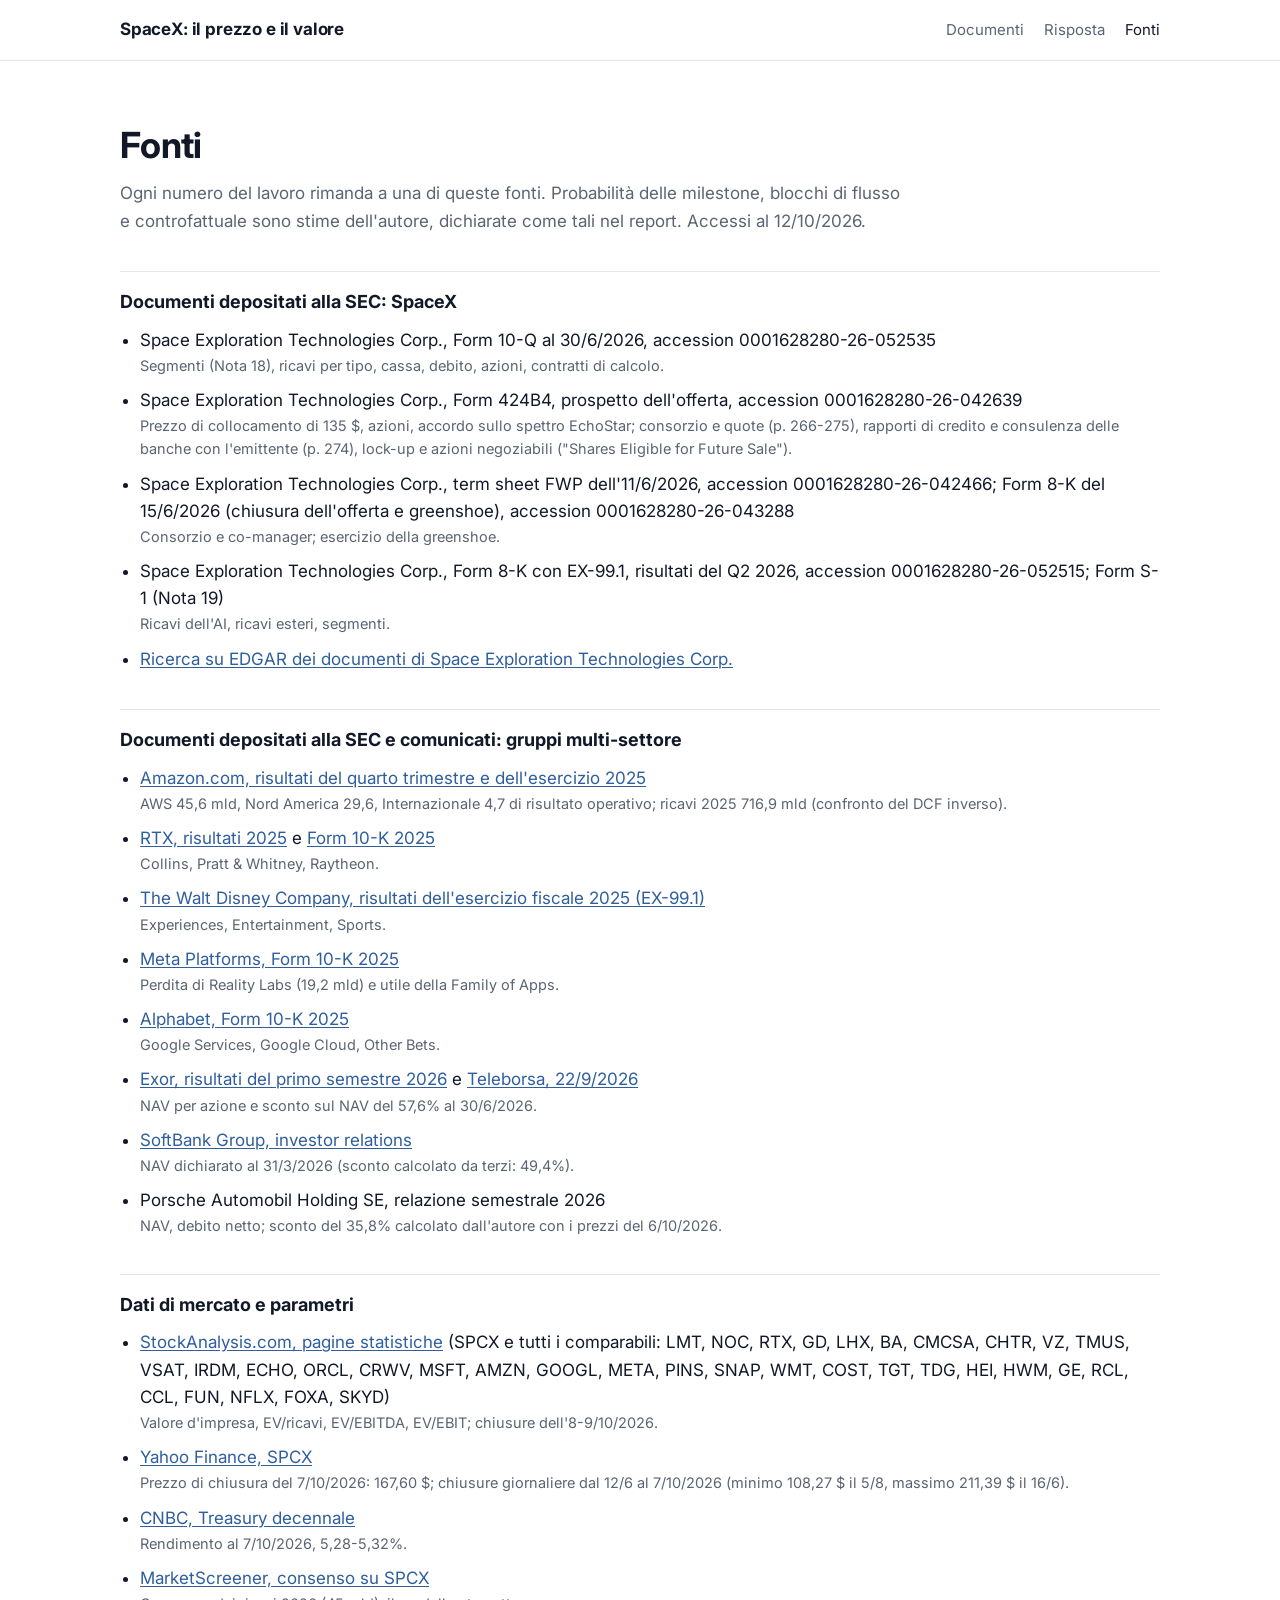
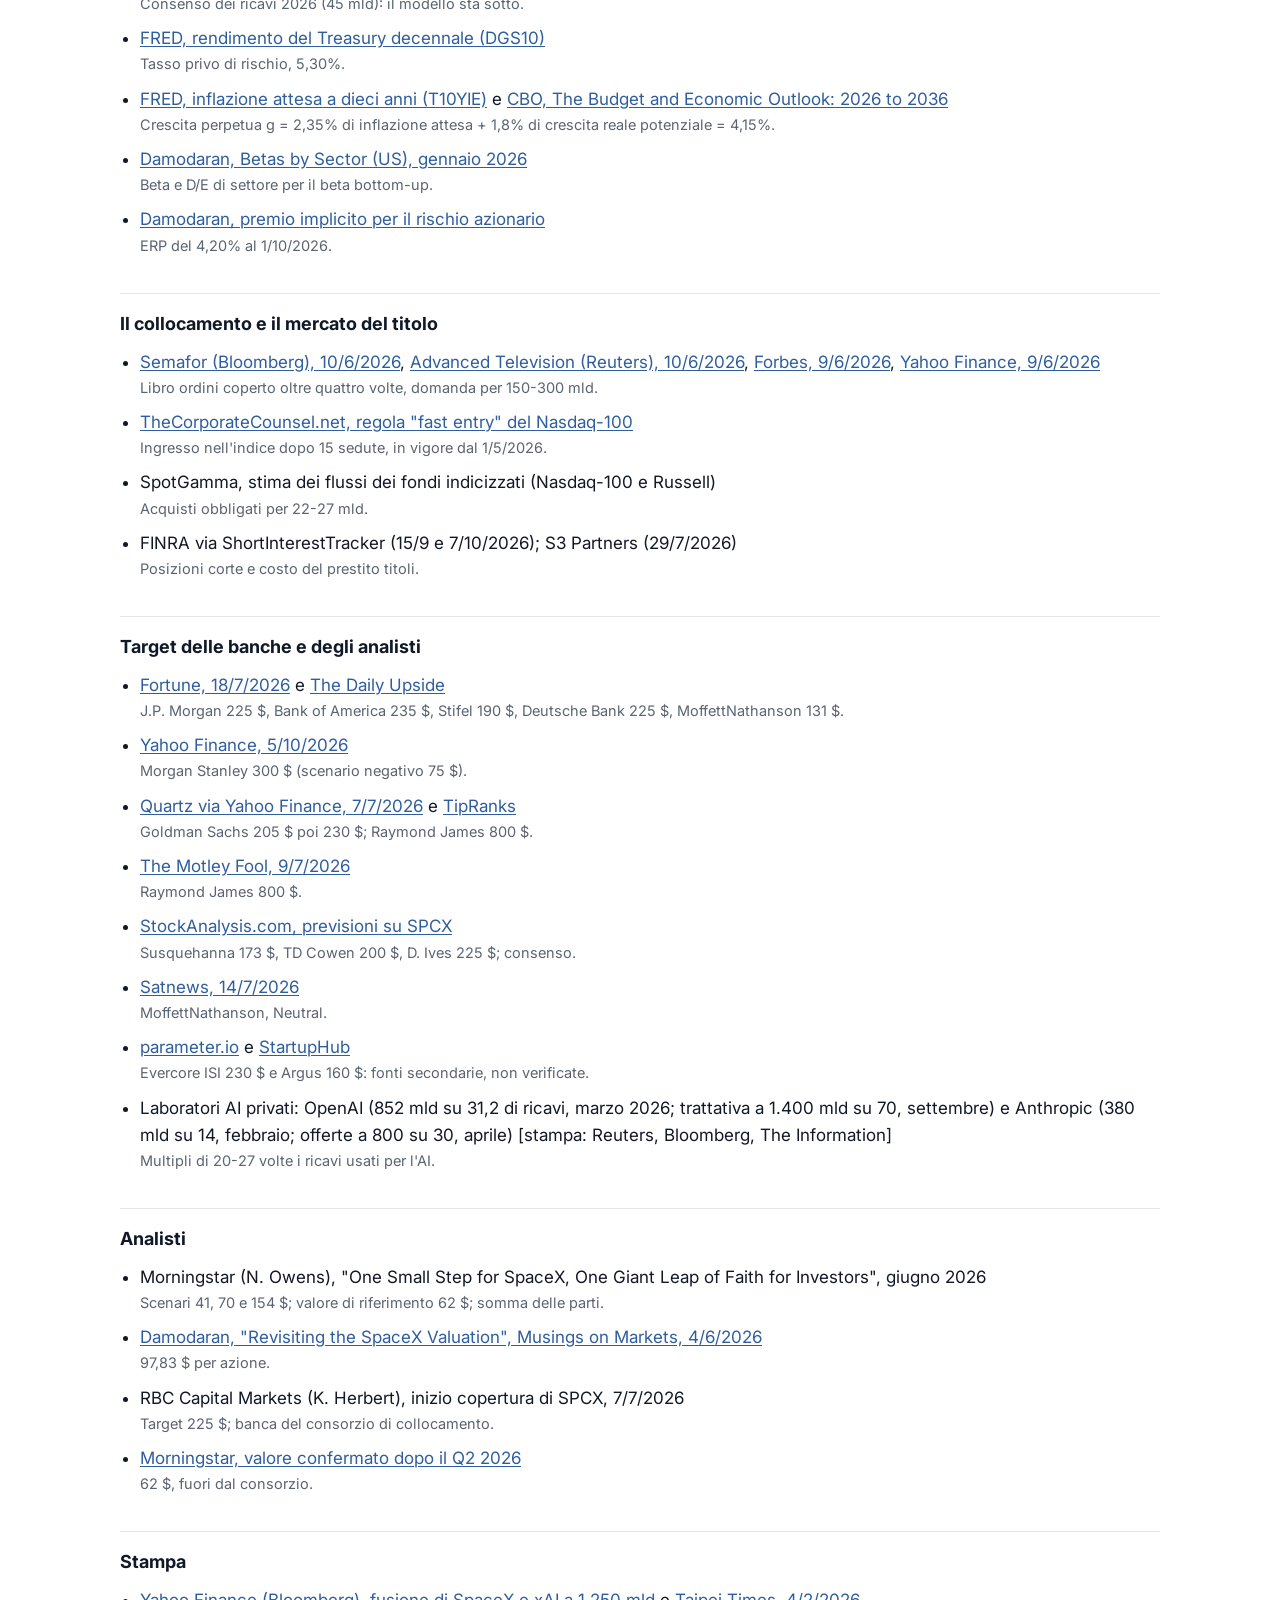
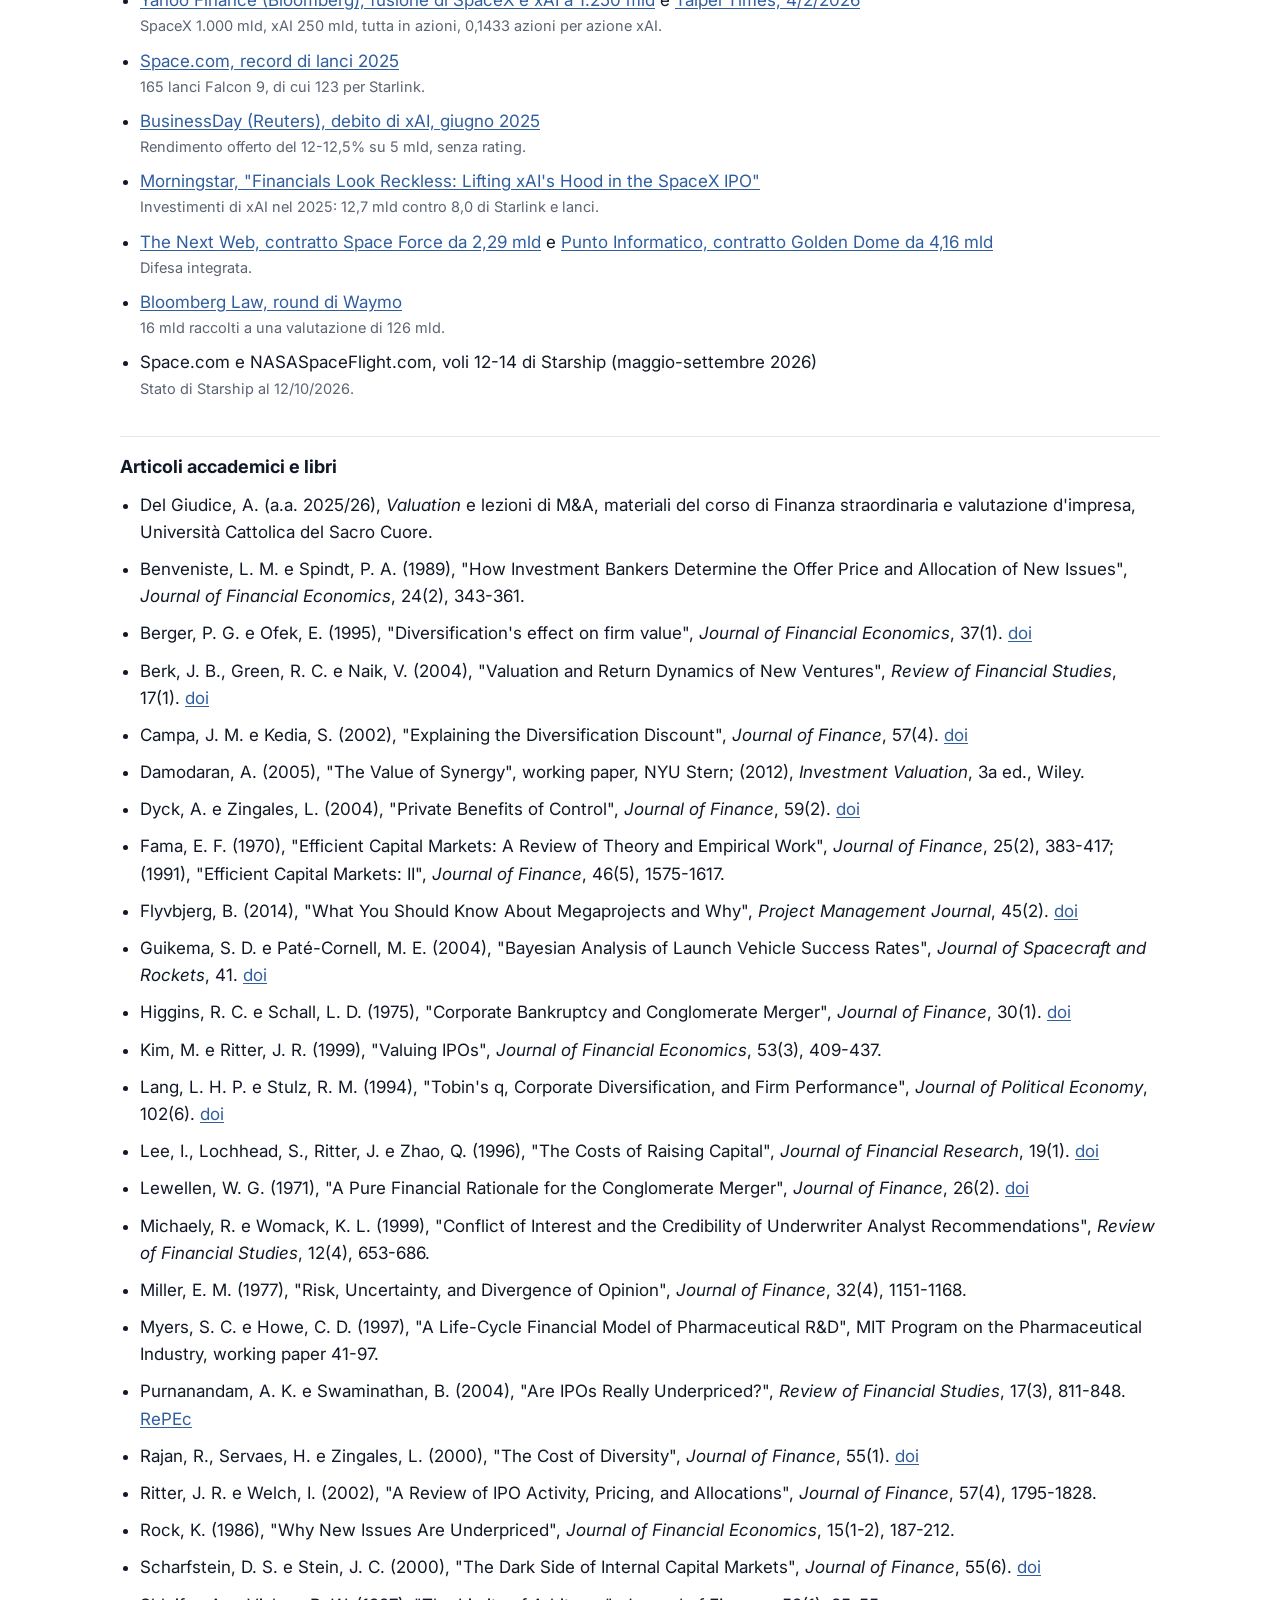
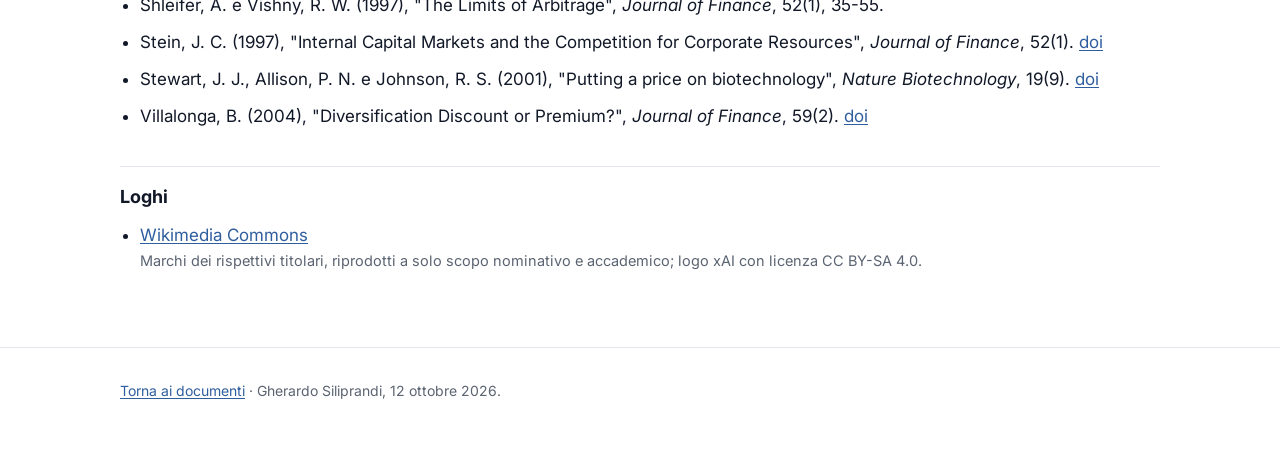
==== commit cd40fd8b: "Crescita perpetua g: derivazione e fonti (FRED T10YIE, CBO) Co-Authored-By: Claude Opus 5.5 <noreply" ====
--- a/fonti.html
+++ b/fonti.html
@@ -12,8 +12,8 @@
 </head>
 <body>
 <header class="top"><div class="wrap">
-  <a class="brand" href="./">SpaceX: il prezzo e il valore</a>
-  <nav><a href="./#documenti">Documenti</a><a href="./#risposta">Risposta</a><a href="fonti.html" aria-current="page">Fonti</a></nav>
+  <a class="brand" href="index.html">SpaceX: il prezzo e il valore</a>
+  <nav><a href="index.html#documenti">Documenti</a><a href="index.html#risposta">Risposta</a><a href="fonti.html" aria-current="page">Fonti</a></nav>
 </div></header>
 
 <section class="block src"><div class="wrap">
@@ -48,6 +48,7 @@
     <li><a href="https://www.cnbc.com/quotes/US10Y">CNBC, Treasury decennale</a> <span class="why">Rendimento al 7/10/2026, 5,28-5,32%.</span></li>
     <li><a href="https://www.marketscreener.com/quote/stock/SPACEX-SPACE-EXPLORATION--210999096/finances/">MarketScreener, consenso su SPCX</a> <span class="why">Consenso dei ricavi 2026 (45 mld): il modello sta sotto.</span></li>
     <li><a href="https://fred.stlouisfed.org/series/DGS10">FRED, rendimento del Treasury decennale (DGS10)</a> <span class="why">Tasso privo di rischio, 5,30%.</span></li>
+    <li><a href="https://fred.stlouisfed.org/series/T10YIE">FRED, inflazione attesa a dieci anni (T10YIE)</a> e <a href="https://www.cbo.gov/topics/budget/outlook-budget-and-economy">CBO, The Budget and Economic Outlook: 2026 to 2036</a> <span class="why">Crescita perpetua g = 2,35% di inflazione attesa + 1,8% di crescita reale potenziale = 4,15%.</span></li>
     <li><a href="https://pages.stern.nyu.edu/~adamodar/New_Home_Page/datafile/Betas.html">Damodaran, Betas by Sector (US), gennaio 2026</a> <span class="why">Beta e D/E di settore per il beta bottom-up.</span></li>
     <li><a href="https://pages.stern.nyu.edu/~adamodar/New_Home_Page/datafile/implpr.html">Damodaran, premio implicito per il rischio azionario</a> <span class="why">ERP del 4,20% al 1/10/2026.</span></li>
   </ul>
@@ -124,6 +125,6 @@
   <ul><li><a href="https://commons.wikimedia.org/">Wikimedia Commons</a> <span class="why">Marchi dei rispettivi titolari, riprodotti a solo scopo nominativo e accademico; logo xAI con licenza CC BY-SA 4.0.</span></li></ul>
 </div></section>
 
-<footer><div class="wrap"><a href="./">Torna ai documenti</a> · Gherardo Siliprandi, 12 ottobre 2026.</div></footer>
+<footer><div class="wrap"><a href="index.html">Torna ai documenti</a> · Gherardo Siliprandi, 12 ottobre 2026.</div></footer>
 </body>
 </html>
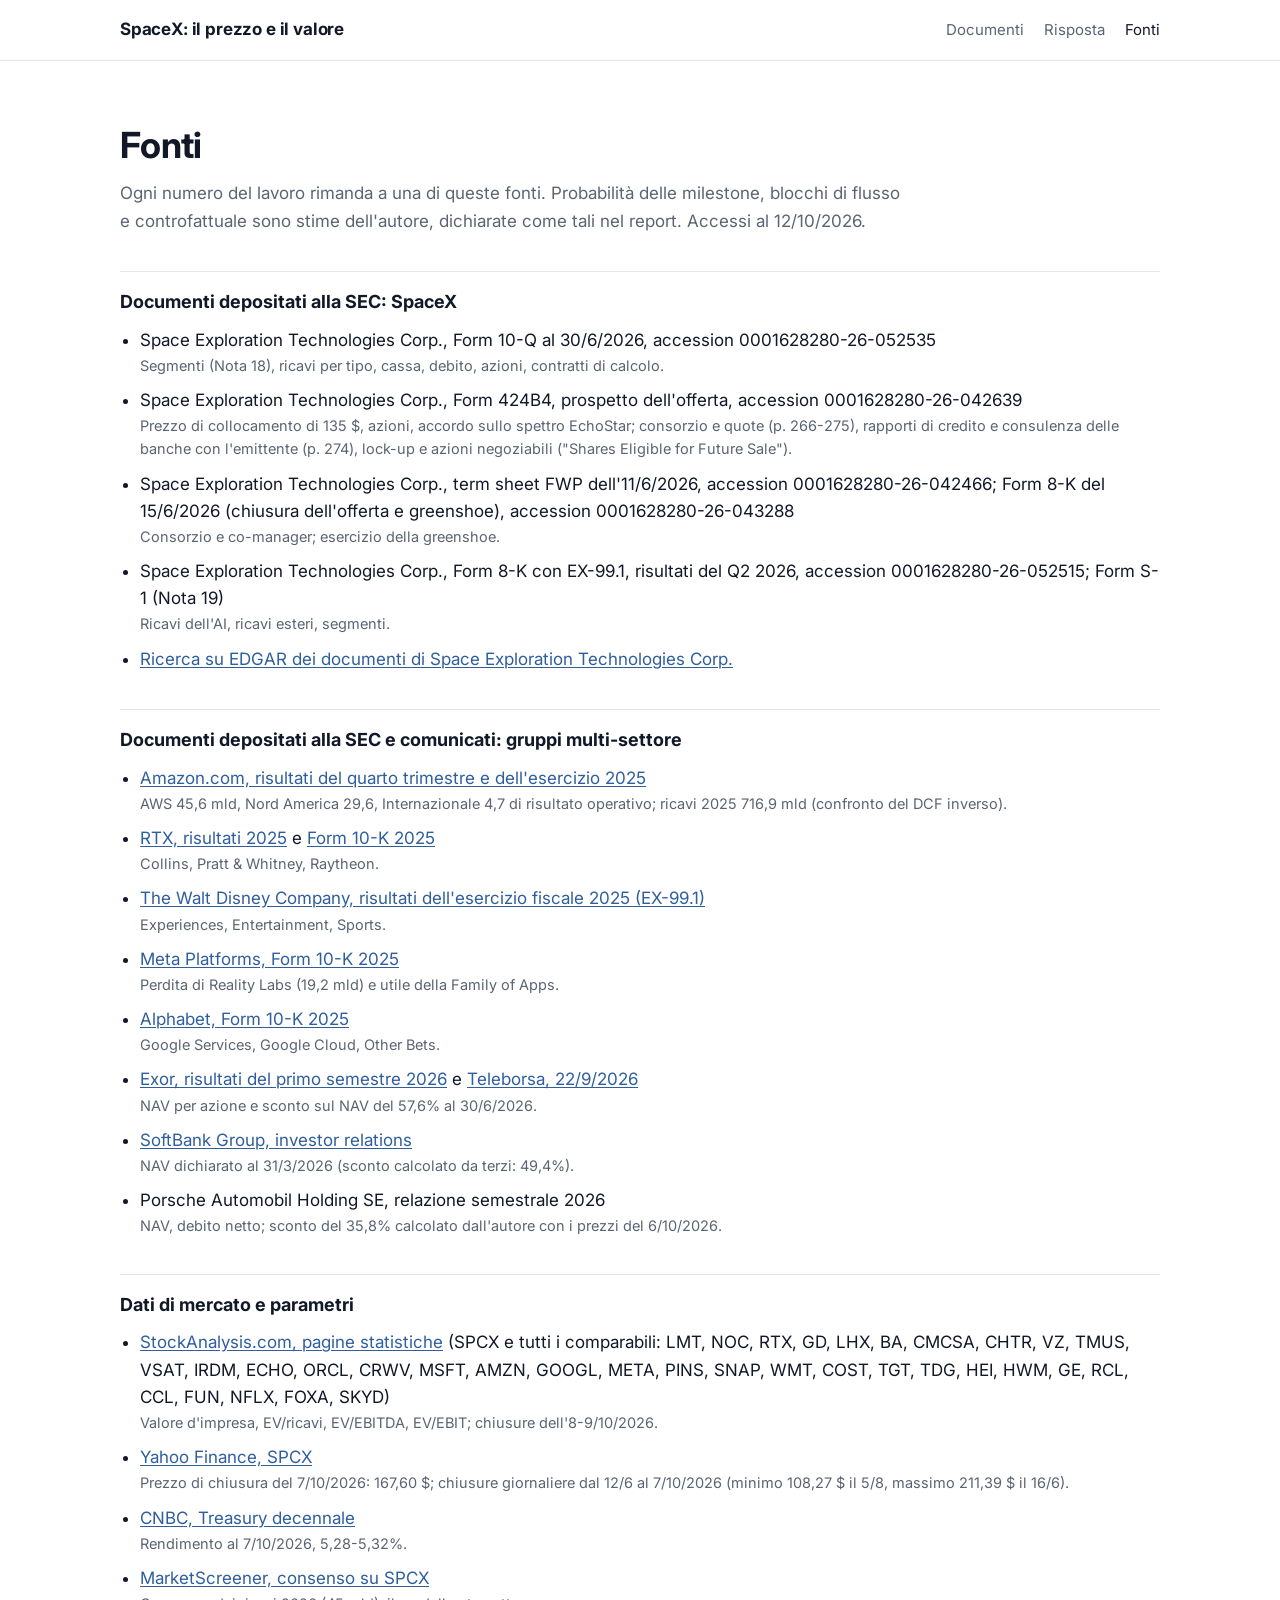
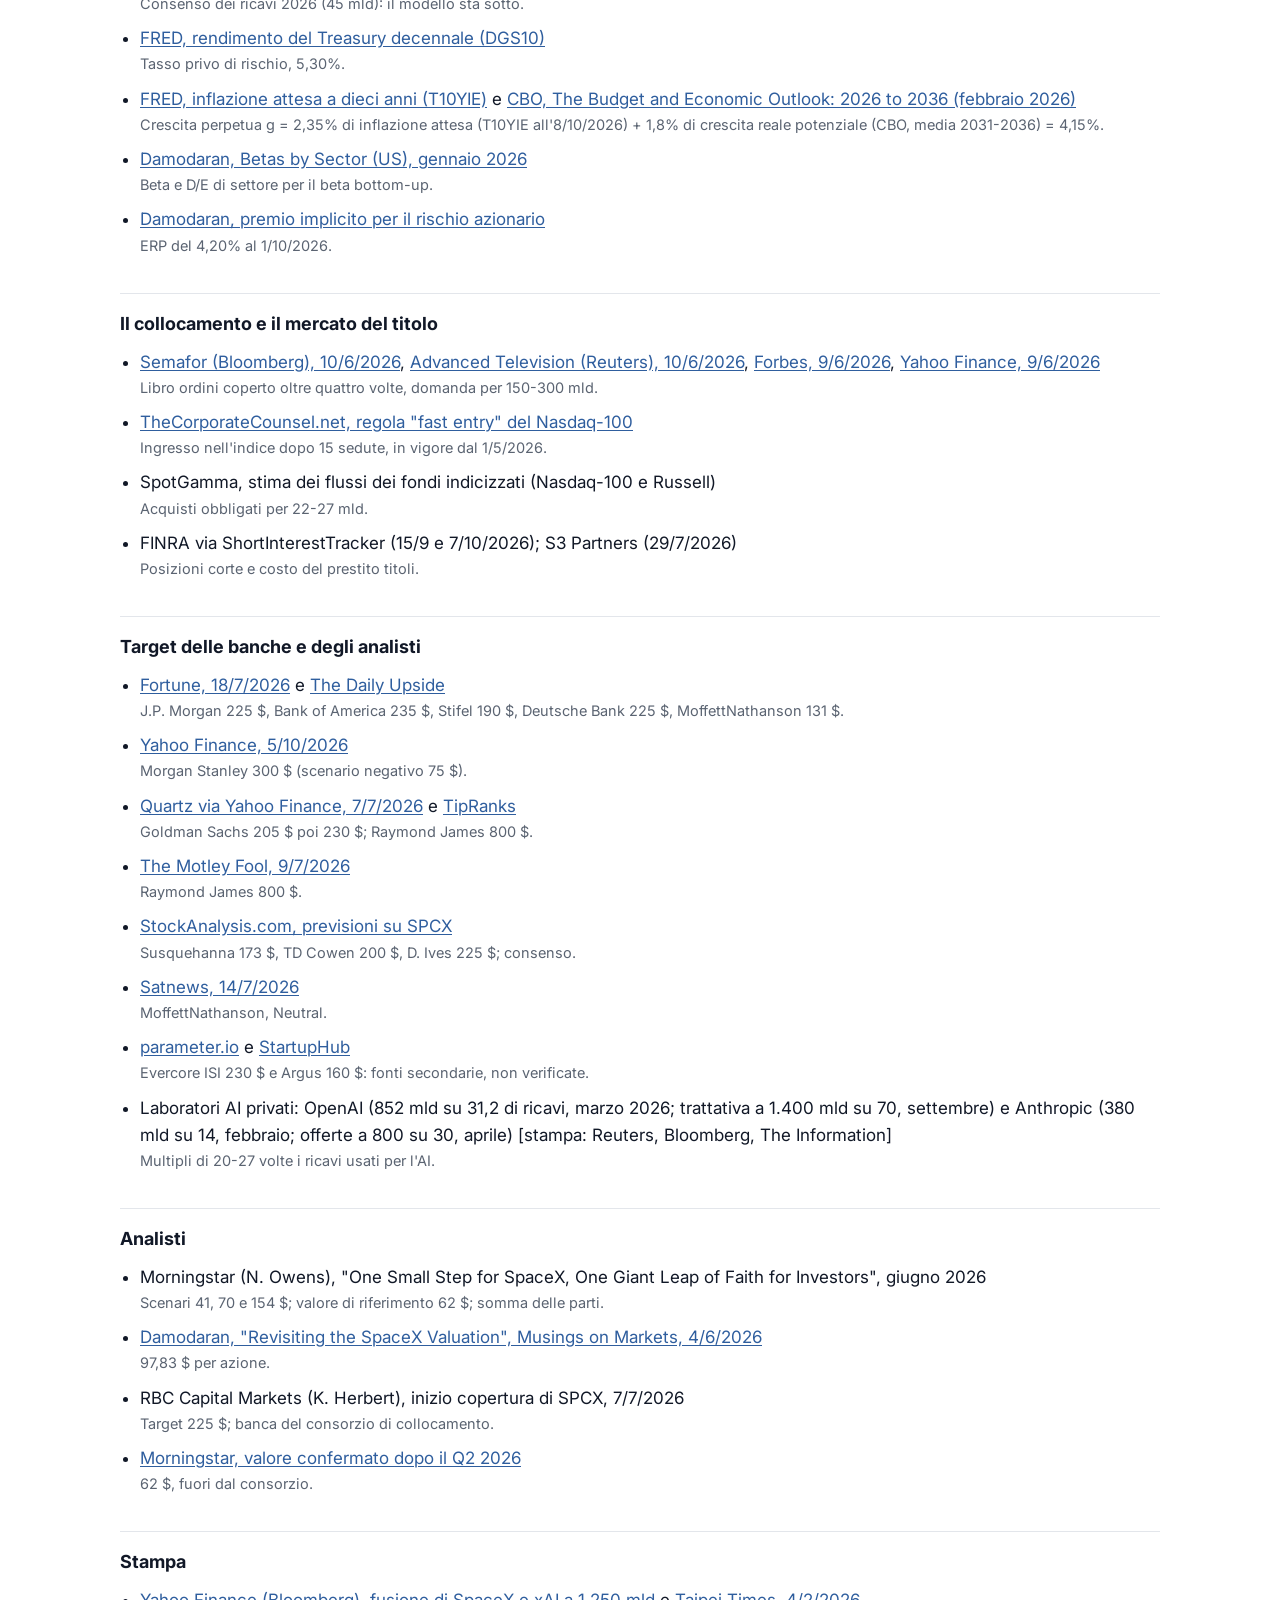
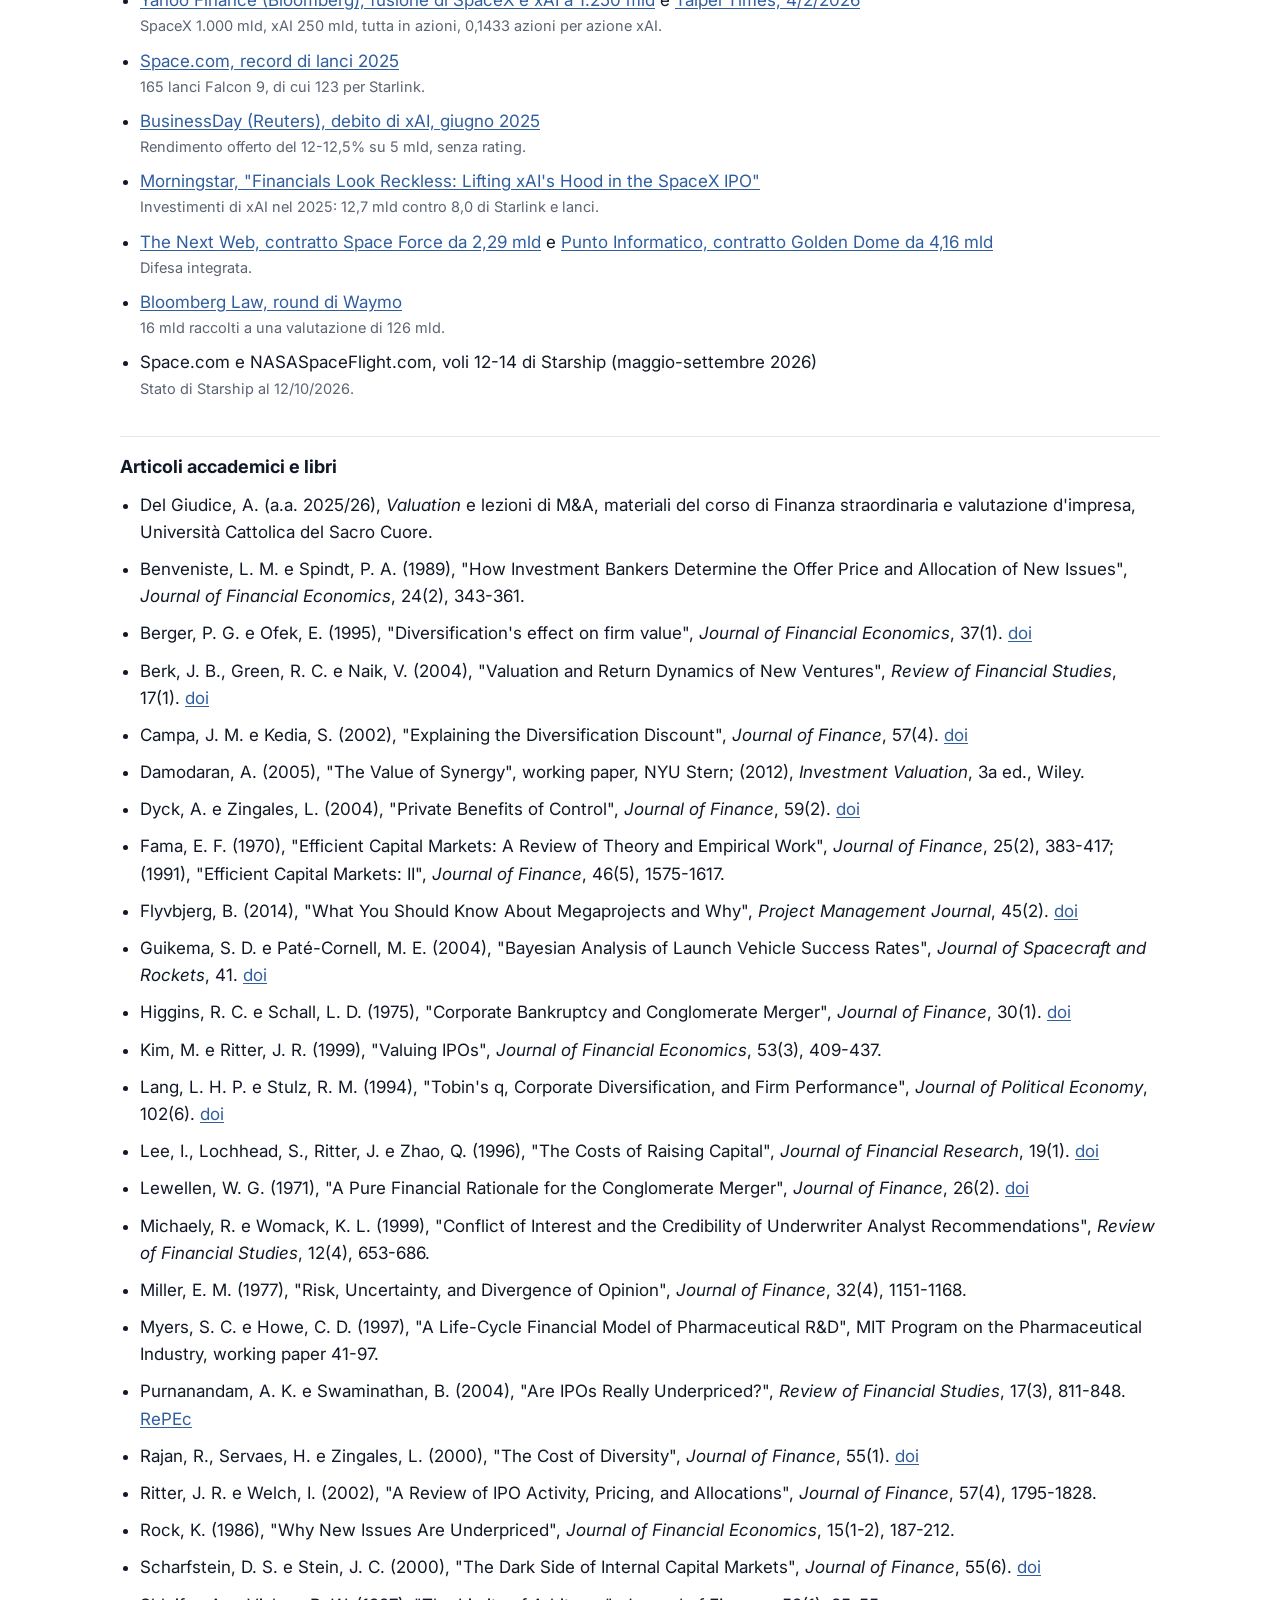
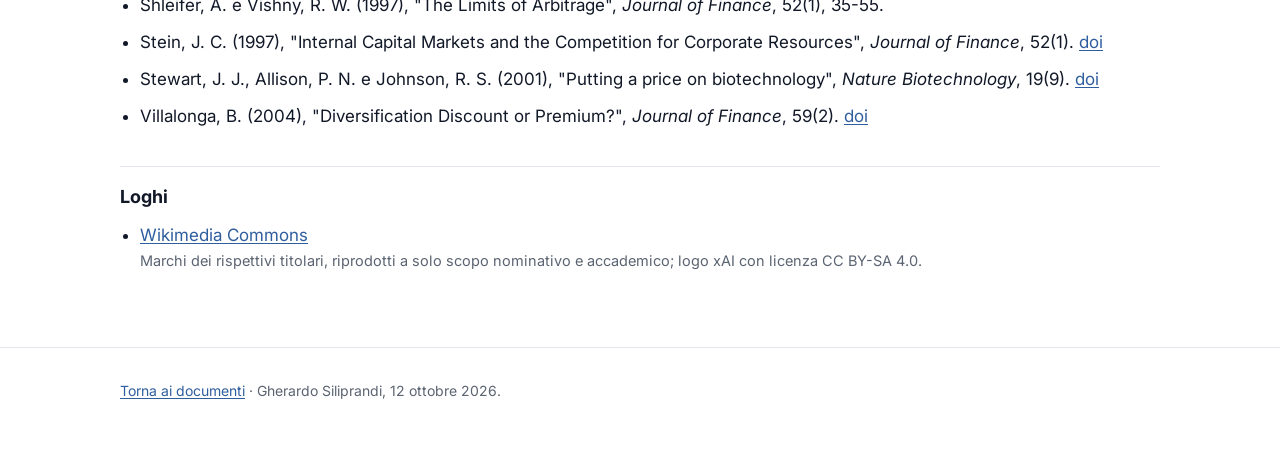
==== commit 5c7d555c: "Fonti: link diretto al documento CBO di febbraio 2026 Co-Authored-By: Claude Opus 5.5 <noreply@anthr" ====
--- a/fonti.html
+++ b/fonti.html
@@ -48,7 +48,7 @@
     <li><a href="https://www.cnbc.com/quotes/US10Y">CNBC, Treasury decennale</a> <span class="why">Rendimento al 7/10/2026, 5,28-5,32%.</span></li>
     <li><a href="https://www.marketscreener.com/quote/stock/SPACEX-SPACE-EXPLORATION--210999096/finances/">MarketScreener, consenso su SPCX</a> <span class="why">Consenso dei ricavi 2026 (45 mld): il modello sta sotto.</span></li>
     <li><a href="https://fred.stlouisfed.org/series/DGS10">FRED, rendimento del Treasury decennale (DGS10)</a> <span class="why">Tasso privo di rischio, 5,30%.</span></li>
-    <li><a href="https://fred.stlouisfed.org/series/T10YIE">FRED, inflazione attesa a dieci anni (T10YIE)</a> e <a href="https://www.cbo.gov/topics/budget/outlook-budget-and-economy">CBO, The Budget and Economic Outlook: 2026 to 2036</a> <span class="why">Crescita perpetua g = 2,35% di inflazione attesa + 1,8% di crescita reale potenziale = 4,15%.</span></li>
+    <li><a href="https://fred.stlouisfed.org/series/T10YIE">FRED, inflazione attesa a dieci anni (T10YIE)</a> e <a href="https://www.cbo.gov/system/files/2026-02/62052-Economic-Outlook-Slides.pdf">CBO, The Budget and Economic Outlook: 2026 to 2036 (febbraio 2026)</a> <span class="why">Crescita perpetua g = 2,35% di inflazione attesa (T10YIE all'8/10/2026) + 1,8% di crescita reale potenziale (CBO, media 2031-2036) = 4,15%.</span></li>
     <li><a href="https://pages.stern.nyu.edu/~adamodar/New_Home_Page/datafile/Betas.html">Damodaran, Betas by Sector (US), gennaio 2026</a> <span class="why">Beta e D/E di settore per il beta bottom-up.</span></li>
     <li><a href="https://pages.stern.nyu.edu/~adamodar/New_Home_Page/datafile/implpr.html">Damodaran, premio implicito per il rischio azionario</a> <span class="why">ERP del 4,20% al 1/10/2026.</span></li>
   </ul>
